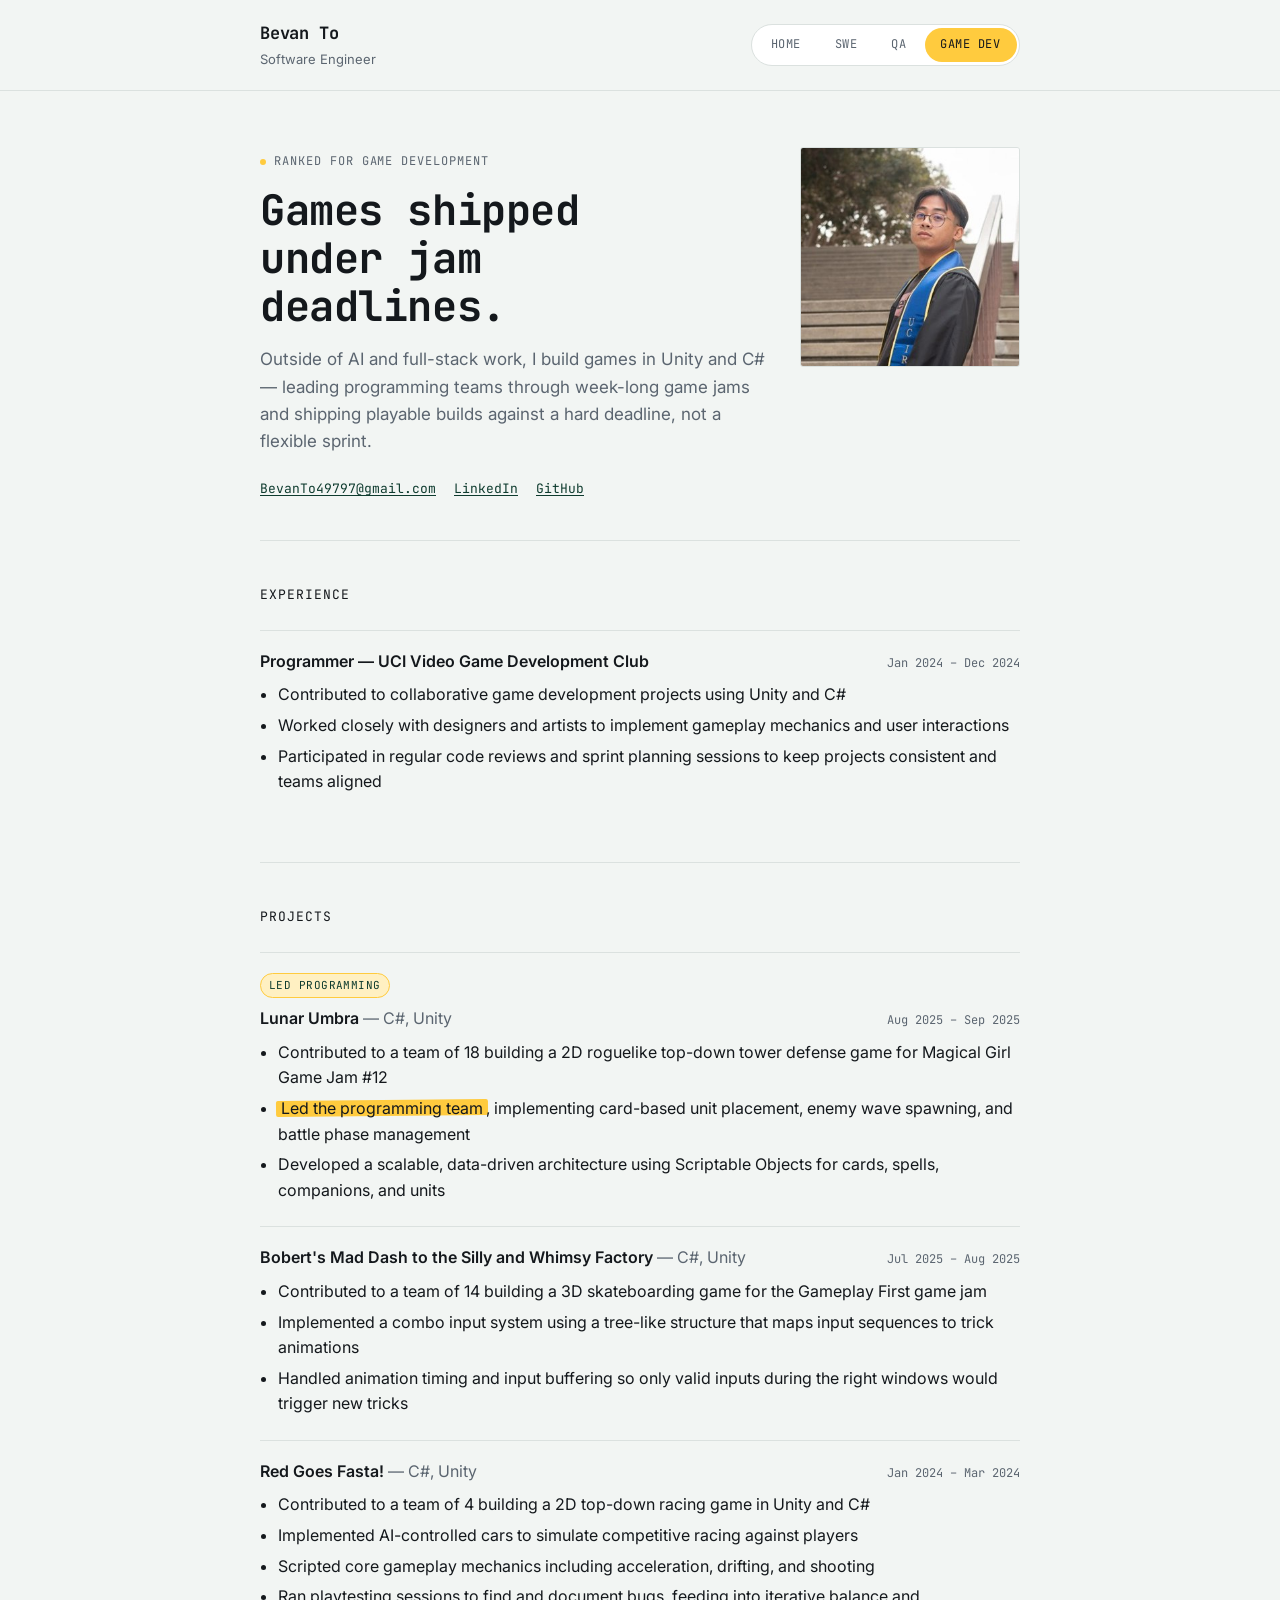
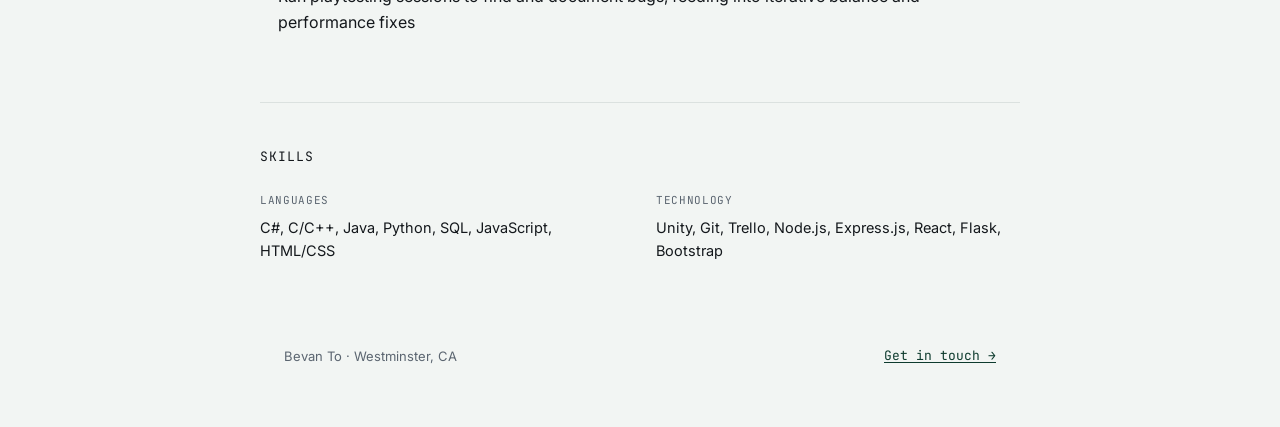
==== gamedev.html @ b3b75490 "Game dev + certificate" ====
<!DOCTYPE html>
<html lang="en">
<head>
<meta charset="UTF-8">
<meta name="viewport" content="width=device-width, initial-scale=1.0">
<title>Bevan To — Game Development</title>
<meta name="description" content="Bevan To's game development work — Unity/C# projects built and led during game jams, plus UCI Video Game Development Club.">
<link rel="preconnect" href="https://fonts.googleapis.com">
<link href="https://fonts.googleapis.com/css2?family=JetBrains+Mono:wght@400;600;700&family=Inter:wght@400;500;600&display=swap" rel="stylesheet">
<link rel="stylesheet" href="styles.css">
</head>
<body>

<header class="site">
  <div class="wrap header-inner">
    <div class="identity">
      <span class="name">Bevan To</span>
      <span class="role">Software Engineer</span>
    </div>
    <nav class="tabs" aria-label="Portfolio view">
      <span class="tab-indicator"></span>
      <a class="tab" href="index.html">Home</a>
      <a class="tab" href="swe.html">SWE</a>
      <a class="tab" href="qa.html">QA</a>
      <a class="tab active" href="gamedev.html">Game Dev</a>
    </nav>
  </div>
</header>

<main>
  <section class="hero wrap">
    <div class="hero-flex">
      <div>
        <span class="eyebrow"><span class="dot"></span>Ranked for Game Development</span>
        <h1>Games shipped under jam deadlines.</h1>
        <p class="lede">Outside of AI and full-stack work, I build games in Unity and C# — leading programming teams through week-long game jams and shipping playable builds against a hard deadline, not a flexible sprint.</p>
        <div class="hero-links">
          <a href="mailto:BevanTo49797@gmail.com">BevanTo49797@gmail.com</a>
          <a href="https://www.linkedin.com/in/bevan-to-076206245/" target="_blank" rel="noopener">LinkedIn</a>
          <a href="https://github.com/betovan1" target="_blank" rel="noopener">GitHub</a>
        </div>
      </div>
      <div class="hero-photo">
        <img src="photo.jpg" alt="Bevan To">
      </div>
    </div>
  </section>

  <section class="block wrap">
    <div class="block-head">
      <span class="block-title">Experience</span>
    </div>

    <div class="entry">
      <div class="entry-head">
        <span class="entry-title">Programmer — UCI Video Game Development Club</span>
        <span class="entry-dates">Jan 2024 – Dec 2024</span>
      </div>
      <ul>
        <li>Contributed to collaborative game development projects using Unity and C#</li>
        <li>Worked closely with designers and artists to implement gameplay mechanics and user interactions</li>
        <li>Participated in regular code reviews and sprint planning sessions to keep projects consistent and teams aligned</li>
      </ul>
    </div>
  </section>

  <section class="block wrap">
    <div class="block-head">
      <span class="block-title">Projects</span>
    </div>

    <div class="entry">
      <span class="rank-tag">Led programming</span>
      <div class="entry-head">
        <span class="entry-title">Lunar Umbra <span style="color: var(--muted); font-weight: 400;">— C#, Unity</span></span>
        <span class="entry-dates">Aug 2025 – Sep 2025</span>
      </div>
      <ul>
        <li>Contributed to a team of 18 building a 2D roguelike top-down tower defense game for Magical Girl Game Jam #12</li>
        <li><span class="mark">Led the programming team</span>, implementing card-based unit placement, enemy wave spawning, and battle phase management</li>
        <li>Developed a scalable, data-driven architecture using Scriptable Objects for cards, spells, companions, and units</li>
      </ul>
    </div>

    <div class="entry">
      <div class="entry-head">
        <span class="entry-title">Bobert's Mad Dash to the Silly and Whimsy Factory <span style="color: var(--muted); font-weight: 400;">— C#, Unity</span></span>
        <span class="entry-dates">Jul 2025 – Aug 2025</span>
      </div>
      <ul>
        <li>Contributed to a team of 14 building a 3D skateboarding game for the Gameplay First game jam</li>
        <li>Implemented a combo input system using a tree-like structure that maps input sequences to trick animations</li>
        <li>Handled animation timing and input buffering so only valid inputs during the right windows would trigger new tricks</li>
      </ul>
    </div>

    <div class="entry">
      <div class="entry-head">
        <span class="entry-title">Red Goes Fasta! <span style="color: var(--muted); font-weight: 400;">— C#, Unity</span></span>
        <span class="entry-dates">Jan 2024 – Mar 2024</span>
      </div>
      <ul>
        <li>Contributed to a team of 4 building a 2D top-down racing game in Unity and C#</li>
        <li>Implemented AI-controlled cars to simulate competitive racing against players</li>
        <li>Scripted core gameplay mechanics including acceleration, drifting, and shooting</li>
        <li>Ran playtesting sessions to find and document bugs, feeding into iterative balance and performance fixes</li>
      </ul>
    </div>
  </section>

  <section class="block wrap">
    <div class="block-head">
      <span class="block-title">Skills</span>
    </div>
    <div class="skills-grid">
      <div>
        <div class="skill-cat">Languages</div>
        <div class="skill-list">C#, C/C++, Java, Python, SQL, JavaScript, HTML/CSS</div>
      </div>
      <div>
        <div class="skill-cat">Technology</div>
        <div class="skill-list">Unity, Git, Trello, Node.js, Express.js, React, Flask, Bootstrap</div>
      </div>
    </div>
  </section>
</main>

<footer class="site">
  <div class="wrap foot-inner">
    <span>Bevan To · Westminster, CA</span>
    <a href="mailto:BevanTo49797@gmail.com">Get in touch →</a>
  </div>
</footer>

<script src="script.js"></script>
</body>
</html>
---- styles.css ----
/* ============================================================
   Bevan To — Portfolio
   Tokens
   ============================================================ */
:root {
  --bg: #F2F5F3;
  --bg-card: #FFFFFF;
  --ink: #14181C;
  --muted: #5B6570;
  --muted-2: #8A929B;
  --line: #DBE1DF;
  --line-strong: #14181C;
  --highlight: #FFCB3E;
  --highlight-soft: #FFF0C2;
  --accent: #0E3B2E;
  --radius: 3px;

  --font-display: 'JetBrains Mono', ui-monospace, 'SF Mono', Menlo, monospace;
  --font-body: 'Inter', -apple-system, BlinkMacSystemFont, 'Segoe UI', sans-serif;

  --container: 760px;
}

* { box-sizing: border-box; }
html { scroll-behavior: smooth; }

body {
  margin: 0;
  background: var(--bg);
  color: var(--ink);
  font-family: var(--font-body);
  font-size: 16px;
  line-height: 1.6;
  -webkit-font-smoothing: antialiased;
}

a {
  color: var(--accent);
  text-decoration-thickness: 1px;
  text-underline-offset: 2px;
}
a:hover { color: var(--ink); }

a:focus-visible,
button:focus-visible,
.tab:focus-visible {
  outline: 2px solid var(--accent);
  outline-offset: 3px;
  border-radius: 2px;
}

.wrap {
  max-width: var(--container);
  margin: 0 auto;
  padding: 0 24px;
}

/* ---------------- Header / Nav ---------------- */
header.site {
  border-bottom: 1px solid var(--line);
  background: var(--bg);
  position: sticky;
  top: 0;
  z-index: 20;
}

.header-inner {
  display: flex;
  align-items: center;
  justify-content: space-between;
  gap: 16px;
  padding: 20px 0;
  flex-wrap: wrap;
}

.identity {
  display: flex;
  flex-direction: column;
  gap: 2px;
}

.identity .name {
  font-family: var(--font-display);
  font-weight: 700;
  font-size: 17px;
  letter-spacing: -0.01em;
}

.identity .role {
  font-size: 13px;
  color: var(--muted);
}

nav.tabs {
  position: relative;
  display: inline-flex;
  gap: 2px;
  background: var(--bg-card);
  border: 1px solid var(--line);
  border-radius: 999px;
  padding: 3px;
}

.tab {
  position: relative;
  z-index: 2;
  font-family: var(--font-display);
  font-size: 12px;
  letter-spacing: 0.04em;
  text-transform: uppercase;
  text-decoration: none;
  color: var(--muted);
  padding: 7px 16px;
  border-radius: 999px;
  transition: color 0.2s ease;
}

.tab.active {
  color: var(--ink);
}

.tab-indicator {
  position: absolute;
  top: 3px;
  bottom: 3px;
  border-radius: 999px;
  background: var(--highlight);
  transition: left 0.35s cubic-bezier(.65,0,.35,1), width 0.35s cubic-bezier(.65,0,.35,1);
  z-index: 1;
}

@media (prefers-reduced-motion: reduce) {
  .tab-indicator { transition: none; }
  html { scroll-behavior: auto; }
}

/* ---------------- Hero ---------------- */
.hero {
  padding: 56px 0 40px;
  border-bottom: 1px solid var(--line);
}

.eyebrow {
  font-family: var(--font-display);
  font-size: 12px;
  letter-spacing: 0.08em;
  text-transform: uppercase;
  color: var(--muted);
  display: inline-flex;
  align-items: center;
  gap: 8px;
  margin-bottom: 14px;
}

.eyebrow .dot {
  width: 6px;
  height: 6px;
  border-radius: 50%;
  background: var(--highlight);
  display: inline-block;
}

.hero h1 {
  font-family: var(--font-display);
  font-size: clamp(28px, 5vw, 42px);
  line-height: 1.15;
  margin: 0 0 16px;
  letter-spacing: -0.01em;
  max-width: 14ch;
}

.hero p.lede {
  font-size: 17px;
  color: var(--muted);
  max-width: 52ch;
  margin: 0 0 24px;
}

.hero-links {
  display: flex;
  flex-wrap: wrap;
  gap: 18px;
  font-size: 14px;
}

.hero-links a {
  font-family: var(--font-display);
  font-size: 13px;
}

/* ---------------- Sections ---------------- */
section.block {
  padding: 44px 0;
  border-bottom: 1px solid var(--line);
}

section.block:last-of-type { border-bottom: none; }

.block-head {
  display: flex;
  align-items: baseline;
  justify-content: space-between;
  margin-bottom: 24px;
}

.block-title {
  font-family: var(--font-display);
  font-size: 13px;
  letter-spacing: 0.08em;
  text-transform: uppercase;
  color: var(--ink);
}

.block-note {
  font-size: 13px;
  color: var(--muted-2);
  font-style: italic;
}

/* ---------------- Entries (experience/projects) ---------------- */
.entry {
  padding: 18px 0;
  border-top: 1px solid var(--line);
}
.entry:first-child { border-top: none; padding-top: 0; }

.entry-head {
  display: flex;
  justify-content: space-between;
  align-items: baseline;
  gap: 12px;
  flex-wrap: wrap;
  margin-bottom: 6px;
}

.entry-title {
  font-weight: 600;
  font-size: 16px;
}

.entry-title a { color: var(--ink); }

.entry-dates {
  font-family: var(--font-display);
  font-size: 12px;
  color: var(--muted);
  white-space: nowrap;
}

.entry ul {
  margin: 8px 0 0;
  padding-left: 18px;
}

.entry li {
  margin-bottom: 5px;
  color: var(--ink);
}

.entry li.muted-line { color: var(--muted); }

/* Relevance mark — the signature element.
   Applied to whichever entries are top-ranked for the active lens. */
.mark {
  position: relative;
  padding: 0 3px;
  white-space: nowrap;
}
.mark::before {
  content: "";
  position: absolute;
  left: -2px;
  right: -2px;
  bottom: 2px;
  top: 2px;
  background: var(--highlight);
  transform: rotate(-0.6deg);
  z-index: -1;
  border-radius: 2px;
}

.rank-tag {
  display: inline-flex;
  align-items: center;
  gap: 6px;
  font-family: var(--font-display);
  font-size: 11px;
  letter-spacing: 0.04em;
  text-transform: uppercase;
  color: var(--accent);
  background: var(--highlight-soft);
  border: 1px solid var(--highlight);
  padding: 3px 8px;
  border-radius: 999px;
  margin-bottom: 8px;
}

/* ---------------- Skills ---------------- */
.skills-grid {
  display: grid;
  grid-template-columns: 1fr 1fr;
  gap: 18px 32px;
}

@media (max-width: 560px) {
  .skills-grid { grid-template-columns: 1fr; }
}

.skill-cat {
  font-family: var(--font-display);
  font-size: 11px;
  letter-spacing: 0.06em;
  text-transform: uppercase;
  color: var(--muted);
  margin-bottom: 6px;
}

.skill-list { font-size: 14.5px; }

/* ---------------- Footer ---------------- */
footer.site {
  padding: 40px 0 60px;
}

footer.site .foot-inner {
  display: flex;
  justify-content: space-between;
  align-items: center;
  flex-wrap: wrap;
  gap: 12px;
  font-size: 13px;
  color: var(--muted);
}

footer.site a { font-family: var(--font-display); font-size: 13px; }

/* ---------------- Certificate image ---------------- */
.cert-image-wrap {
  margin-top: 14px;
  border: 1px solid var(--line);
  border-radius: var(--radius);
  overflow: hidden;
  background: var(--bg-card);
}

.cert-image-wrap img {
  width: 100%;
  height: auto;
  display: block;
}

.cert-image-wrap a {
  display: block;
  line-height: 0;
}

/* ---------------- Architecture diagrams ---------------- */
.diagram-wrap {
  margin-top: 14px;
  border: 1px solid var(--line);
  border-radius: var(--radius);
  background: var(--bg-card);
  padding: 18px 18px 14px;
  overflow-x: auto;
  -webkit-overflow-scrolling: touch;
}

.diagram-label {
  font-family: var(--font-display);
  font-size: 10.5px;
  letter-spacing: 0.08em;
  text-transform: uppercase;
  color: var(--muted-2);
  margin-bottom: 10px;
}

.diagram-wrap svg {
  width: 100%;
  height: auto;
  display: block;
}

@media (max-width: 640px) {
  .diagram-wrap svg {
    width: 600px;
    max-width: none;
  }
}

.dg-box {
  fill: var(--bg);
  stroke: var(--line-strong);
  stroke-width: 1.2;
}

.dg-box.dg-key {
  fill: var(--highlight-soft);
  stroke: var(--highlight);
  stroke-width: 1.4;
}

.dg-label {
  font-family: var(--font-display);
  font-size: 11px;
  fill: var(--ink);
}

.dg-sub {
  font-family: var(--font-body);
  font-size: 9.5px;
  fill: var(--muted);
}

.dg-arrow {
  stroke: var(--muted-2);
  stroke-width: 1.3;
  fill: none;
  marker-end: url(#arrowhead);
}

.dg-arrow-label {
  font-family: var(--font-display);
  font-size: 9px;
  fill: var(--muted-2);
}

/* ---------------- Profile photo ---------------- */
.hero-flex {
  display: flex;
  align-items: flex-start;
  gap: 32px;
  justify-content: space-between;
}

.hero-photo {
  flex-shrink: 0;
  width: 220px;
  height: 220px;
  border-radius: var(--radius);
  border: 1px solid var(--line);
  overflow: hidden;
  background: var(--bg-card);
}

.hero-photo img {
  width: 100%;
  height: 100%;
  object-fit: cover;
  display: block;
}

.hero-photo.placeholder {
  display: flex;
  align-items: center;
  justify-content: center;
  font-family: var(--font-display);
  font-size: 10px;
  color: var(--muted-2);
  text-align: center;
  padding: 8px;
  line-height: 1.4;
}

@media (max-width: 640px) {
  .hero-flex { flex-direction: column-reverse; gap: 20px; }
  .hero-photo { width: 100%; height: auto; aspect-ratio: 1 / 1; max-width: 280px; }
}
.role-cards {
  display: grid;
  grid-template-columns: 1fr 1fr;
  gap: 16px;
}

.role-cards-3 {
  grid-template-columns: 1fr 1fr 1fr;
}

@media (max-width: 720px) {
  .role-cards-3 { grid-template-columns: 1fr 1fr; }
}

@media (max-width: 560px) {
  .role-cards { grid-template-columns: 1fr; }
}

.role-card {
  border: 1px solid var(--line);
  border-radius: var(--radius);
  padding: 22px;
  background: var(--bg-card);
  text-decoration: none;
  color: var(--ink);
  display: block;
  transition: border-color 0.2s ease, transform 0.2s ease;
}

.role-card:hover {
  border-color: var(--ink);
  transform: translateY(-2px);
}

.role-card .rc-label {
  font-family: var(--font-display);
  font-size: 11px;
  letter-spacing: 0.06em;
  text-transform: uppercase;
  color: var(--muted);
  margin-bottom: 8px;
}

.role-card .rc-title {
  font-family: var(--font-display);
  font-size: 18px;
  font-weight: 700;
  margin-bottom: 8px;
}

.role-card .rc-desc {
  font-size: 14px;
  color: var(--muted);
}

.role-card .rc-arrow {
  margin-top: 14px;
  font-family: var(--font-display);
  font-size: 13px;
  color: var(--accent);
}
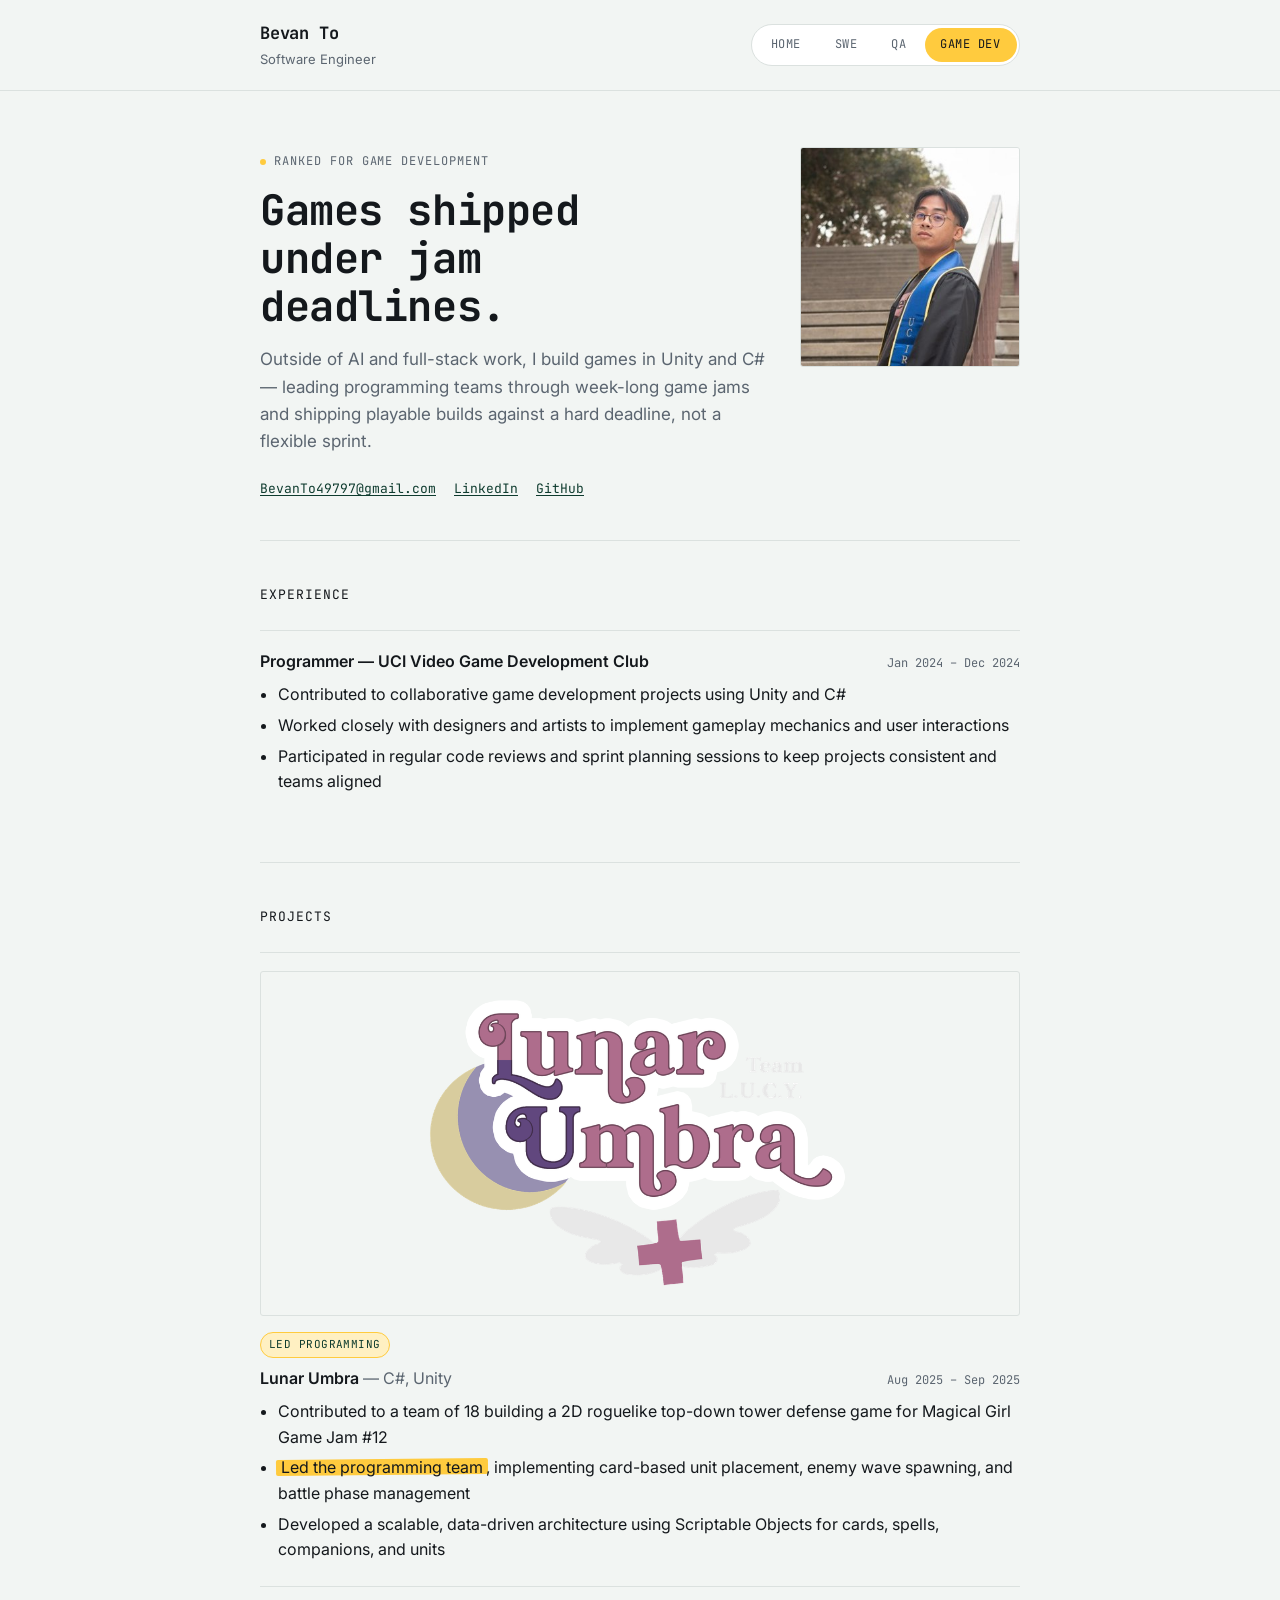
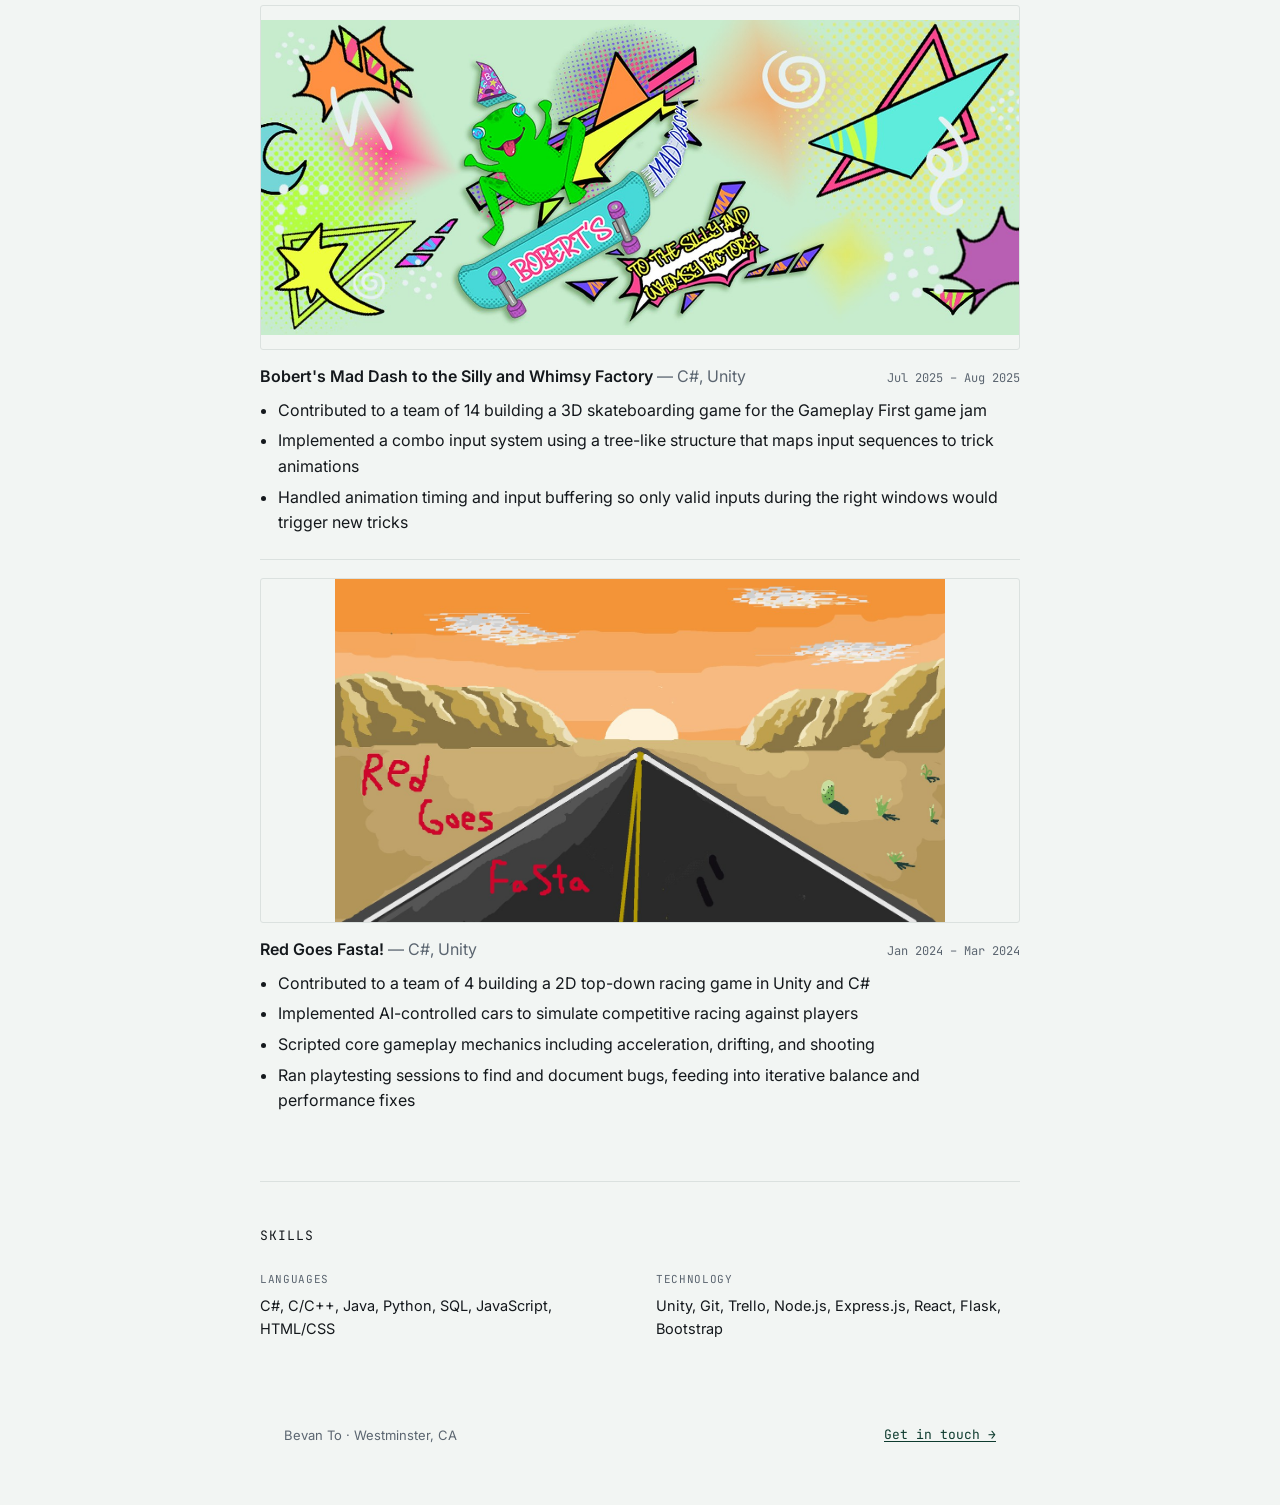
==== commit 706cc373: "Game Dev page updates + rewording" ====
--- a/gamedev.html
+++ b/gamedev.html
@@ -70,6 +70,9 @@
     </div>
 
     <div class="entry">
+      <a class="game-cover" href="https://6oymilk.itch.io/lunar-umbra" target="_blank" rel="noopener" aria-label="View Lunar Umbra on itch.io">
+        <img src="cover-lunarumbra.png" alt="Lunar Umbra logo with a crescent moon and 'Team L.U.C.Y.' credit">
+      </a>
       <span class="rank-tag">Led programming</span>
       <div class="entry-head">
         <span class="entry-title">Lunar Umbra <span style="color: var(--muted); font-weight: 400;">— C#, Unity</span></span>
@@ -83,6 +86,9 @@
     </div>
 
     <div class="entry">
+      <a class="game-cover" href="https://frenchfrys.itch.io/boberts-mad-dash-to-the-silly-and-whimsy-factory" target="_blank" rel="noopener" aria-label="View Bobert's Mad Dash to the Silly and Whimsy Factory on itch.io">
+        <img src="cover-bobert.jpg" alt="Bobert's Mad Dash to the Silly and Whimsy Factory key art — a cartoon frog on a skateboard against a colorful retro pattern">
+      </a>
       <div class="entry-head">
         <span class="entry-title">Bobert's Mad Dash to the Silly and Whimsy Factory <span style="color: var(--muted); font-weight: 400;">— C#, Unity</span></span>
         <span class="entry-dates">Jul 2025 – Aug 2025</span>
@@ -95,6 +101,9 @@
     </div>
 
     <div class="entry">
+      <a class="game-cover" href="https://frenchfrys.itch.io/red-goes-fasta" target="_blank" rel="noopener" aria-label="View Red Goes Fasta! on itch.io">
+        <img src="cover-redgoesfasta.jpg" alt="Red Goes Fasta! key art — a desert road at sunset with the game title in hand-drawn red lettering">
+      </a>
       <div class="entry-head">
         <span class="entry-title">Red Goes Fasta! <span style="color: var(--muted); font-weight: 400;">— C#, Unity</span></span>
         <span class="entry-dates">Jan 2024 – Mar 2024</span>
--- a/styles.css
+++ b/styles.css
@@ -334,6 +334,29 @@
 
 footer.site a { font-family: var(--font-display); font-size: 13px; }
 
+/* ---------------- Game cover images ---------------- */
+.game-cover {
+  display: flex;
+  align-items: center;
+  justify-content: center;
+  aspect-ratio: 2.2 / 1;
+  background: var(--bg);
+  border: 1px solid var(--line);
+  border-radius: var(--radius);
+  overflow: hidden;
+  margin-bottom: 14px;
+  transition: border-color 0.2s ease;
+}
+
+.game-cover:hover { border-color: var(--ink); }
+
+.game-cover img {
+  max-width: 100%;
+  max-height: 100%;
+  object-fit: contain;
+  display: block;
+}
+
 /* ---------------- Certificate image ---------------- */
 .cert-image-wrap {
   margin-top: 14px;
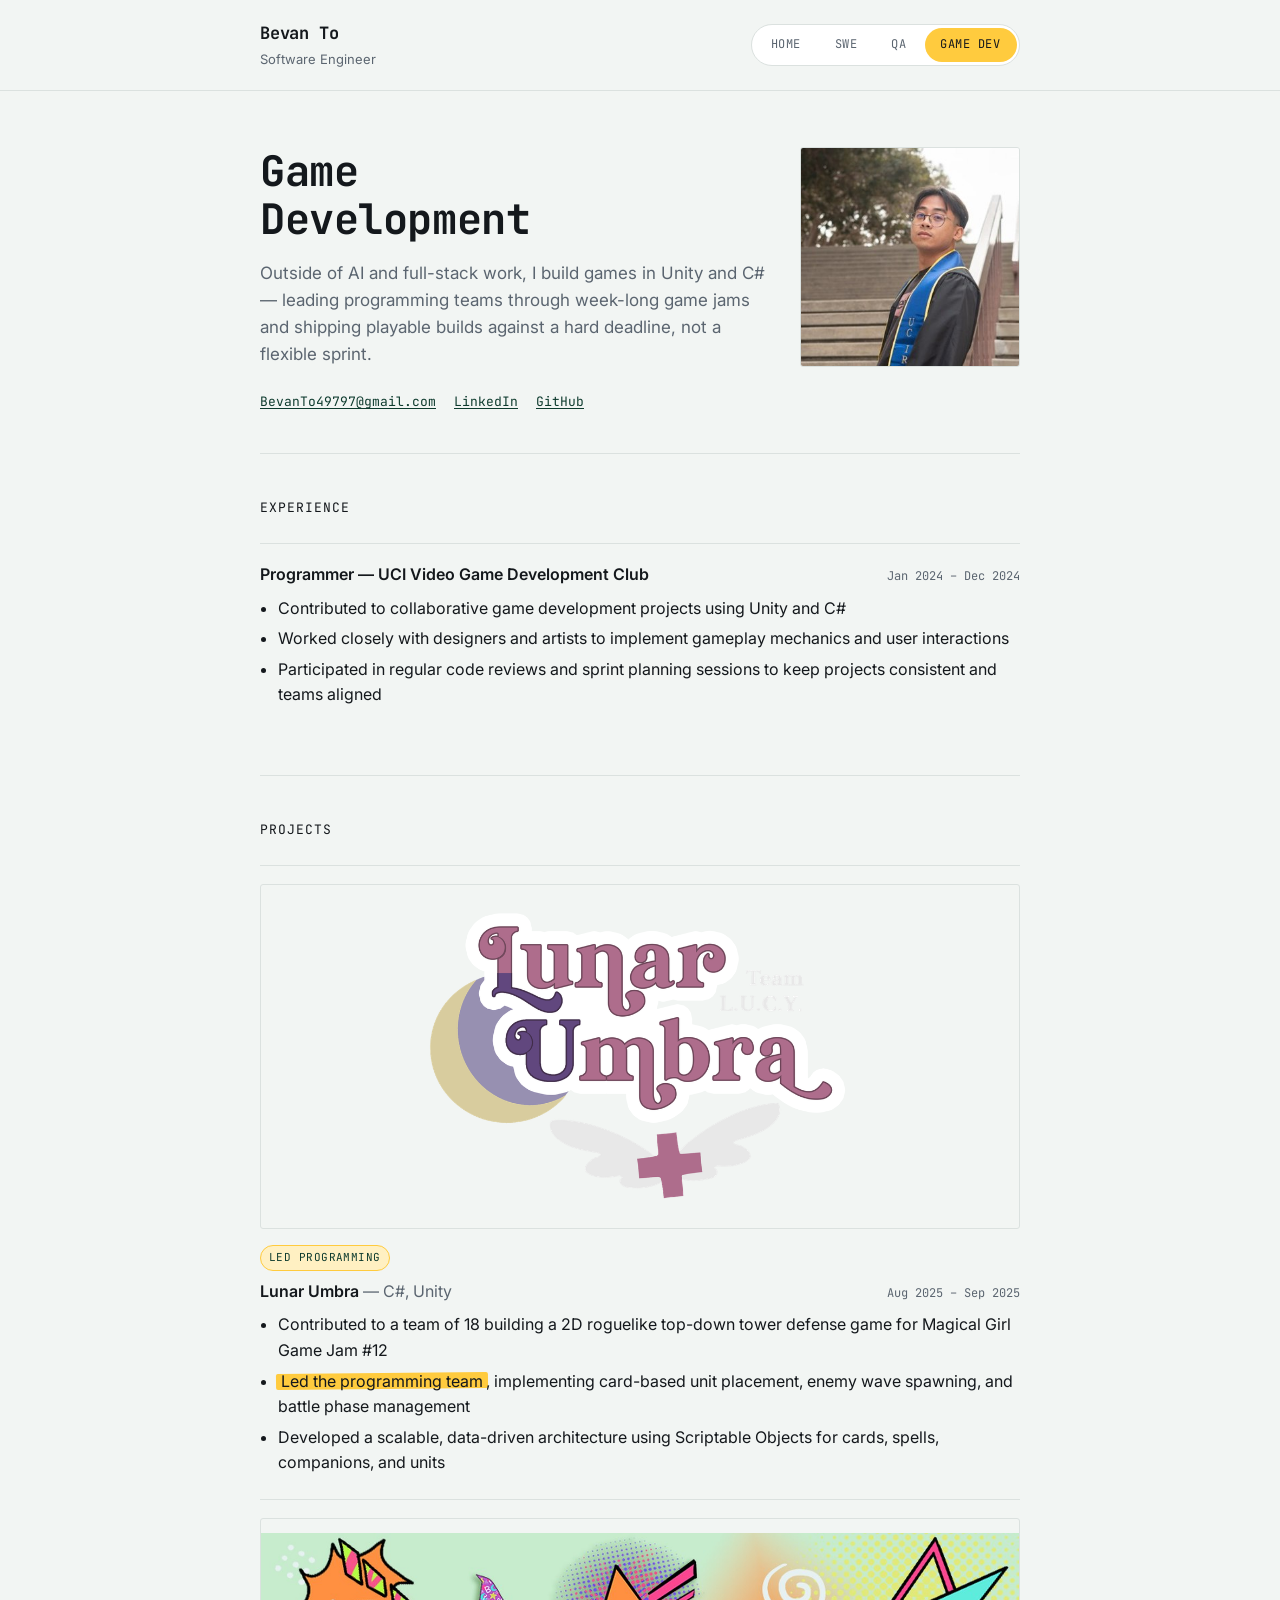
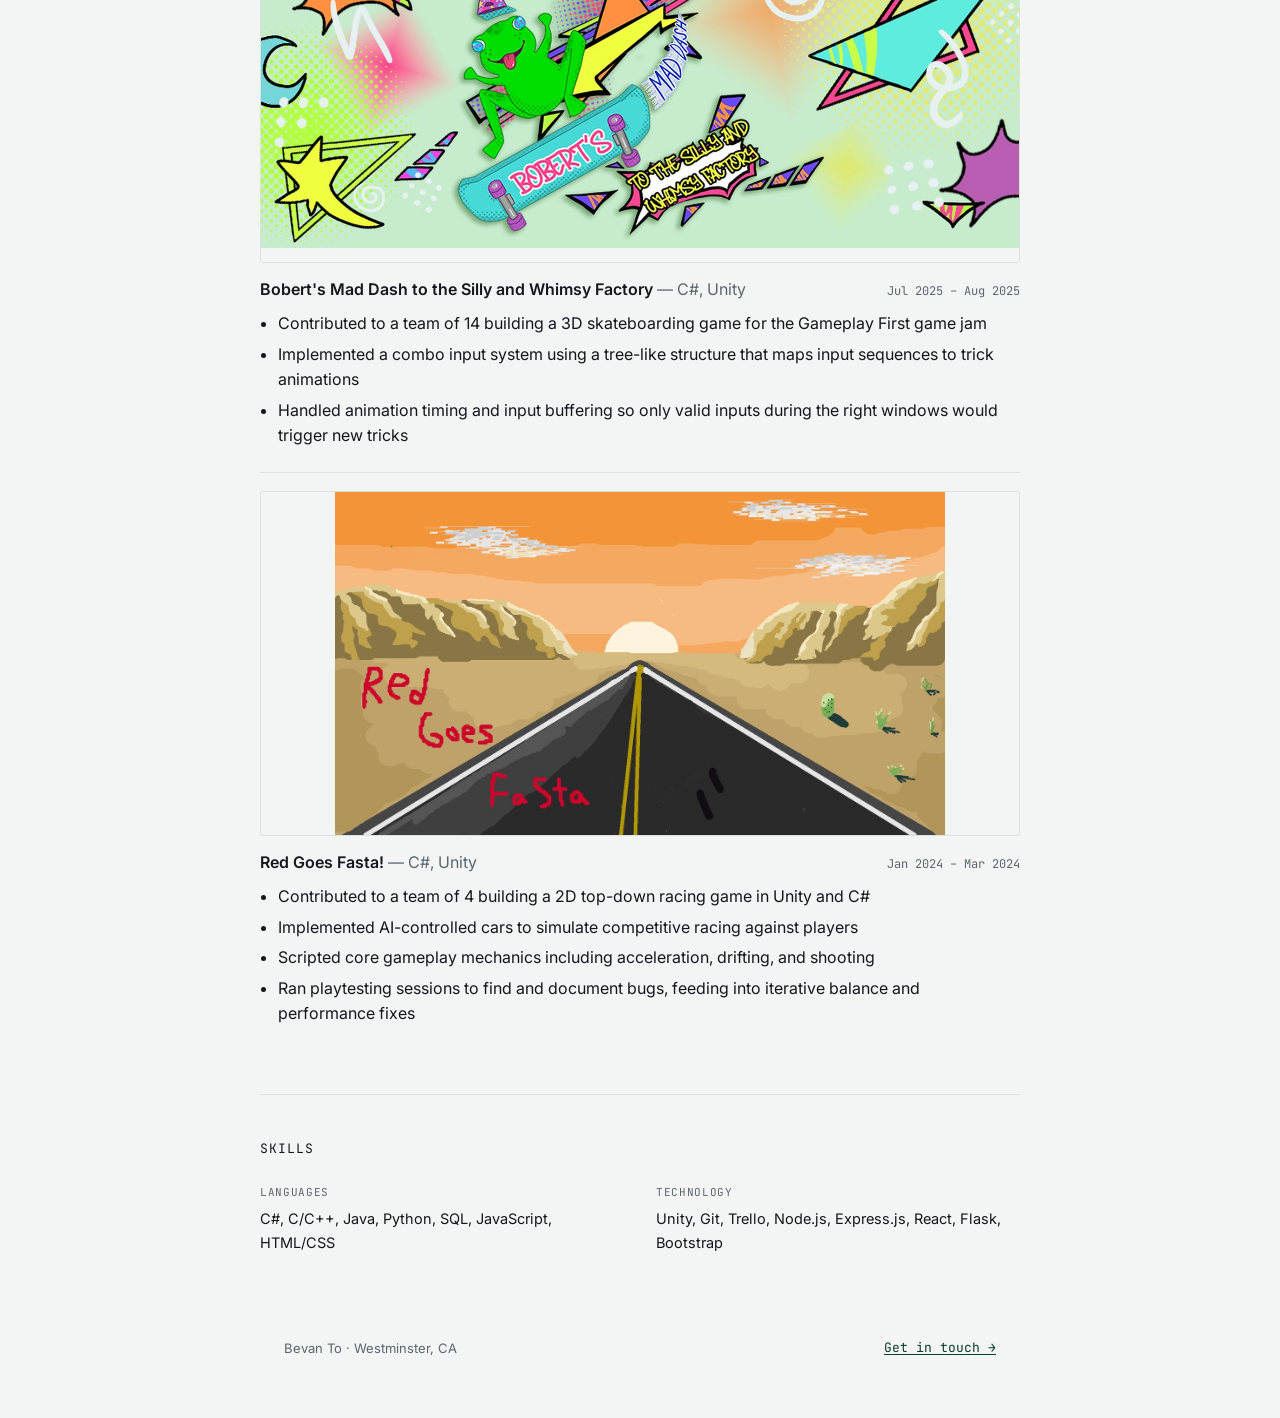
==== commit 13566ee0: "Changed title" ====
--- a/gamedev.html
+++ b/gamedev.html
@@ -31,8 +31,7 @@
   <section class="hero wrap">
     <div class="hero-flex">
       <div>
-        <span class="eyebrow"><span class="dot"></span>Ranked for Game Development</span>
-        <h1>Games shipped under jam deadlines.</h1>
+        <h1>Game Development</h1>
         <p class="lede">Outside of AI and full-stack work, I build games in Unity and C# — leading programming teams through week-long game jams and shipping playable builds against a hard deadline, not a flexible sprint.</p>
         <div class="hero-links">
           <a href="mailto:BevanTo49797@gmail.com">BevanTo49797@gmail.com</a>
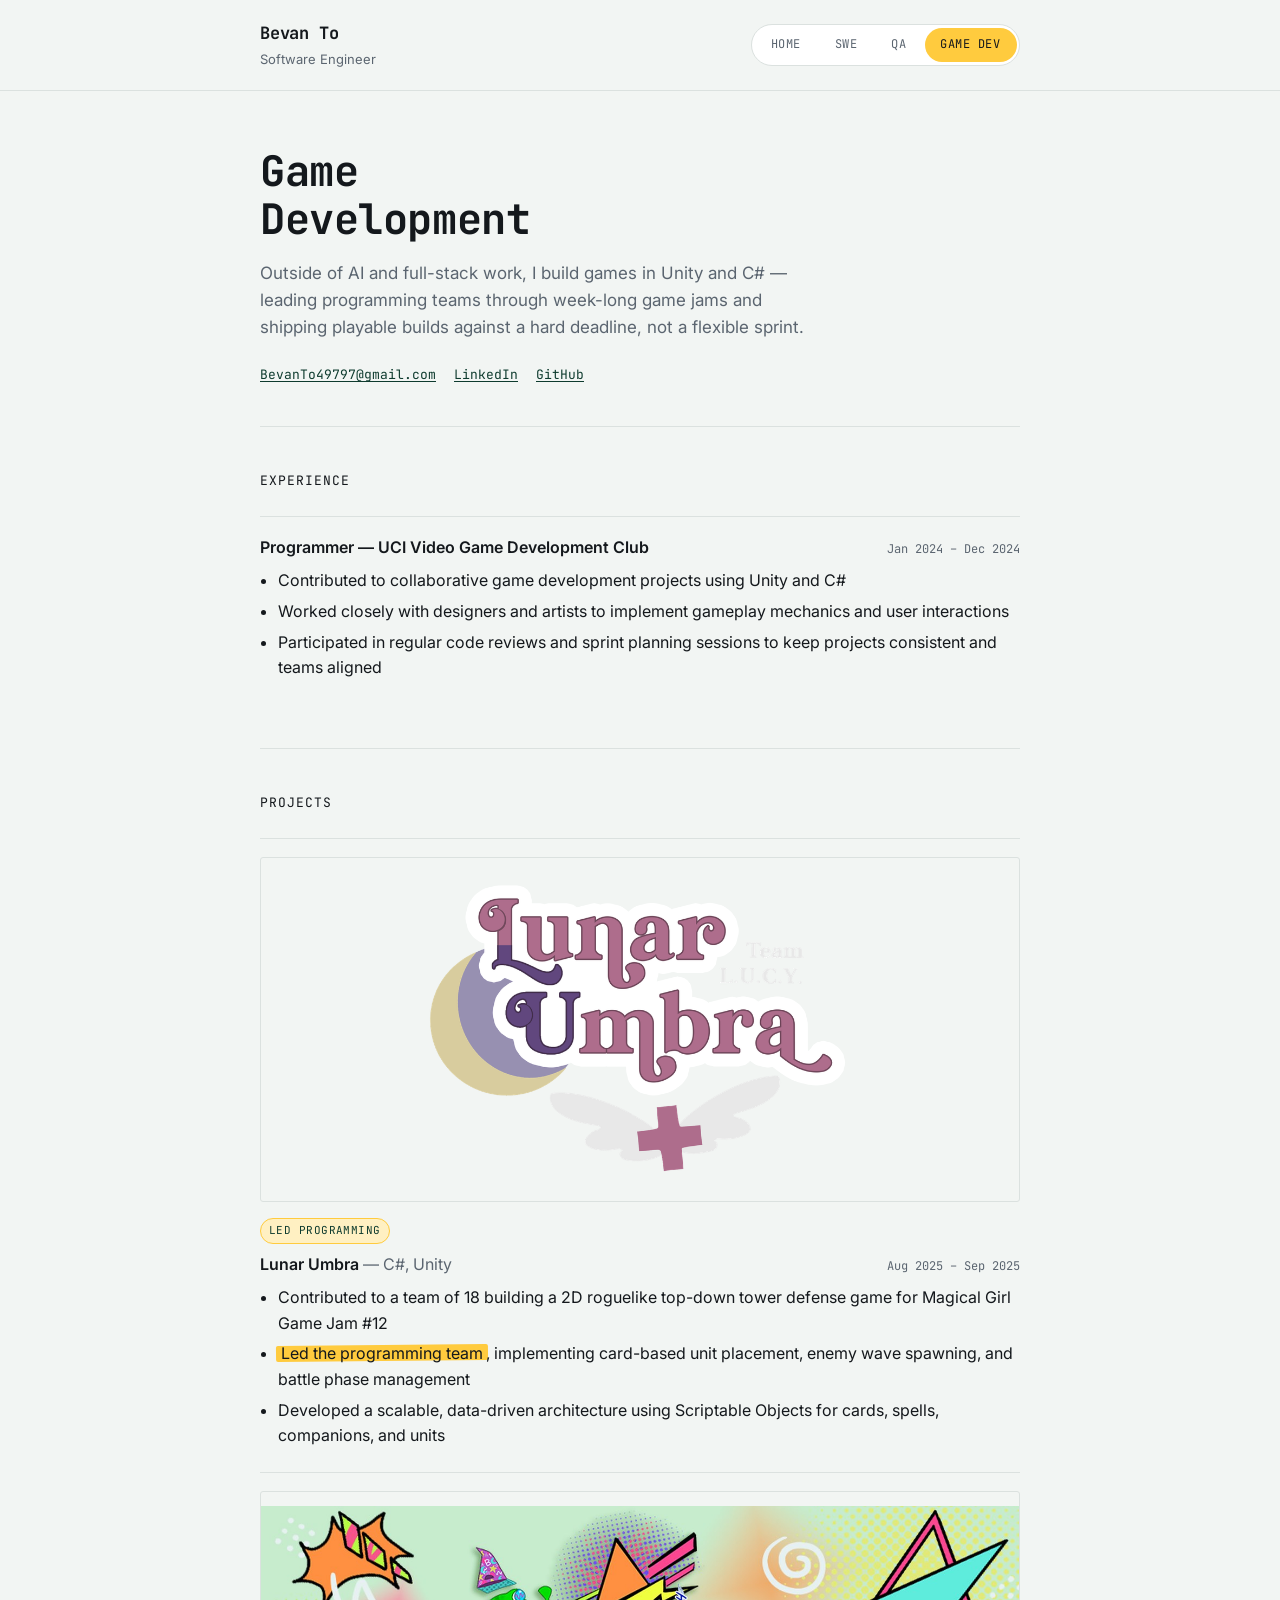
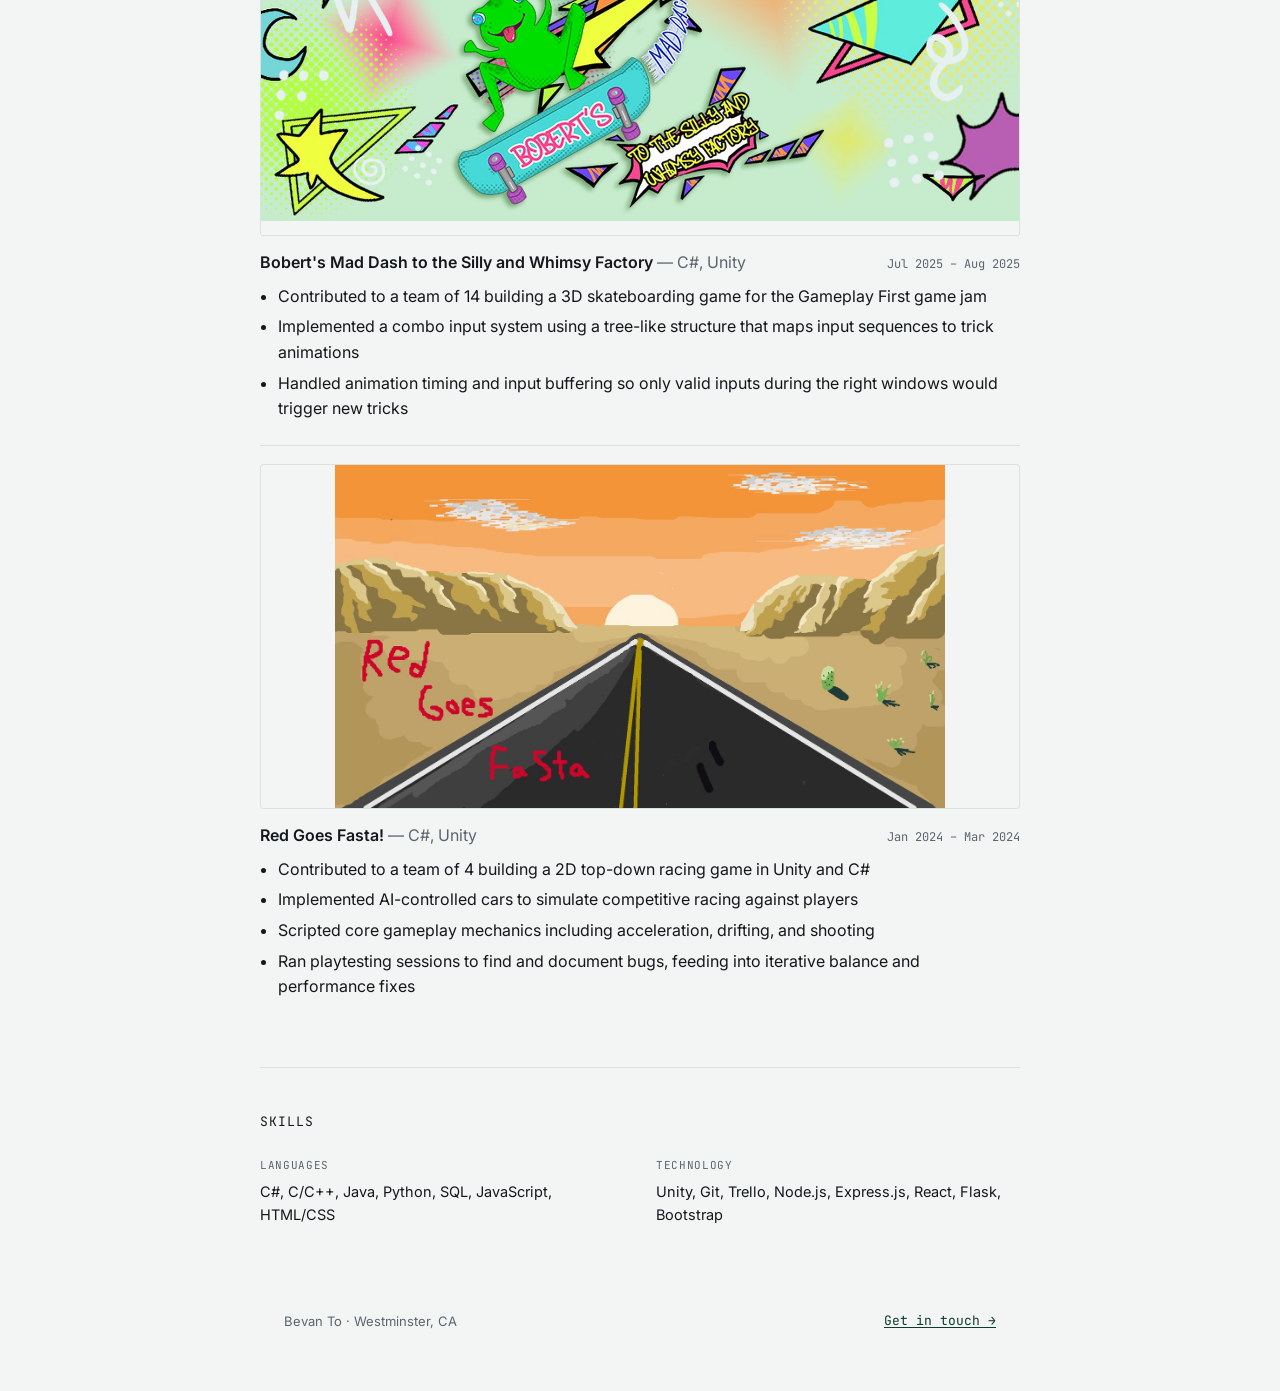
==== commit 548fc8dc: "Remove portrait from gamedev.html" ====
--- a/gamedev.html
+++ b/gamedev.html
@@ -29,19 +29,12 @@
 
 <main>
   <section class="hero wrap">
-    <div class="hero-flex">
-      <div>
-        <h1>Game Development</h1>
-        <p class="lede">Outside of AI and full-stack work, I build games in Unity and C# — leading programming teams through week-long game jams and shipping playable builds against a hard deadline, not a flexible sprint.</p>
-        <div class="hero-links">
-          <a href="mailto:BevanTo49797@gmail.com">BevanTo49797@gmail.com</a>
-          <a href="https://www.linkedin.com/in/bevan-to-076206245/" target="_blank" rel="noopener">LinkedIn</a>
-          <a href="https://github.com/betovan1" target="_blank" rel="noopener">GitHub</a>
-        </div>
-      </div>
-      <div class="hero-photo">
-        <img src="photo.jpg" alt="Bevan To">
-      </div>
+    <h1>Game Development</h1>
+    <p class="lede">Outside of AI and full-stack work, I build games in Unity and C# — leading programming teams through week-long game jams and shipping playable builds against a hard deadline, not a flexible sprint.</p>
+    <div class="hero-links">
+      <a href="mailto:BevanTo49797@gmail.com">BevanTo49797@gmail.com</a>
+      <a href="https://www.linkedin.com/in/bevan-to-076206245/" target="_blank" rel="noopener">LinkedIn</a>
+      <a href="https://github.com/betovan1" target="_blank" rel="noopener">GitHub</a>
     </div>
   </section>
 
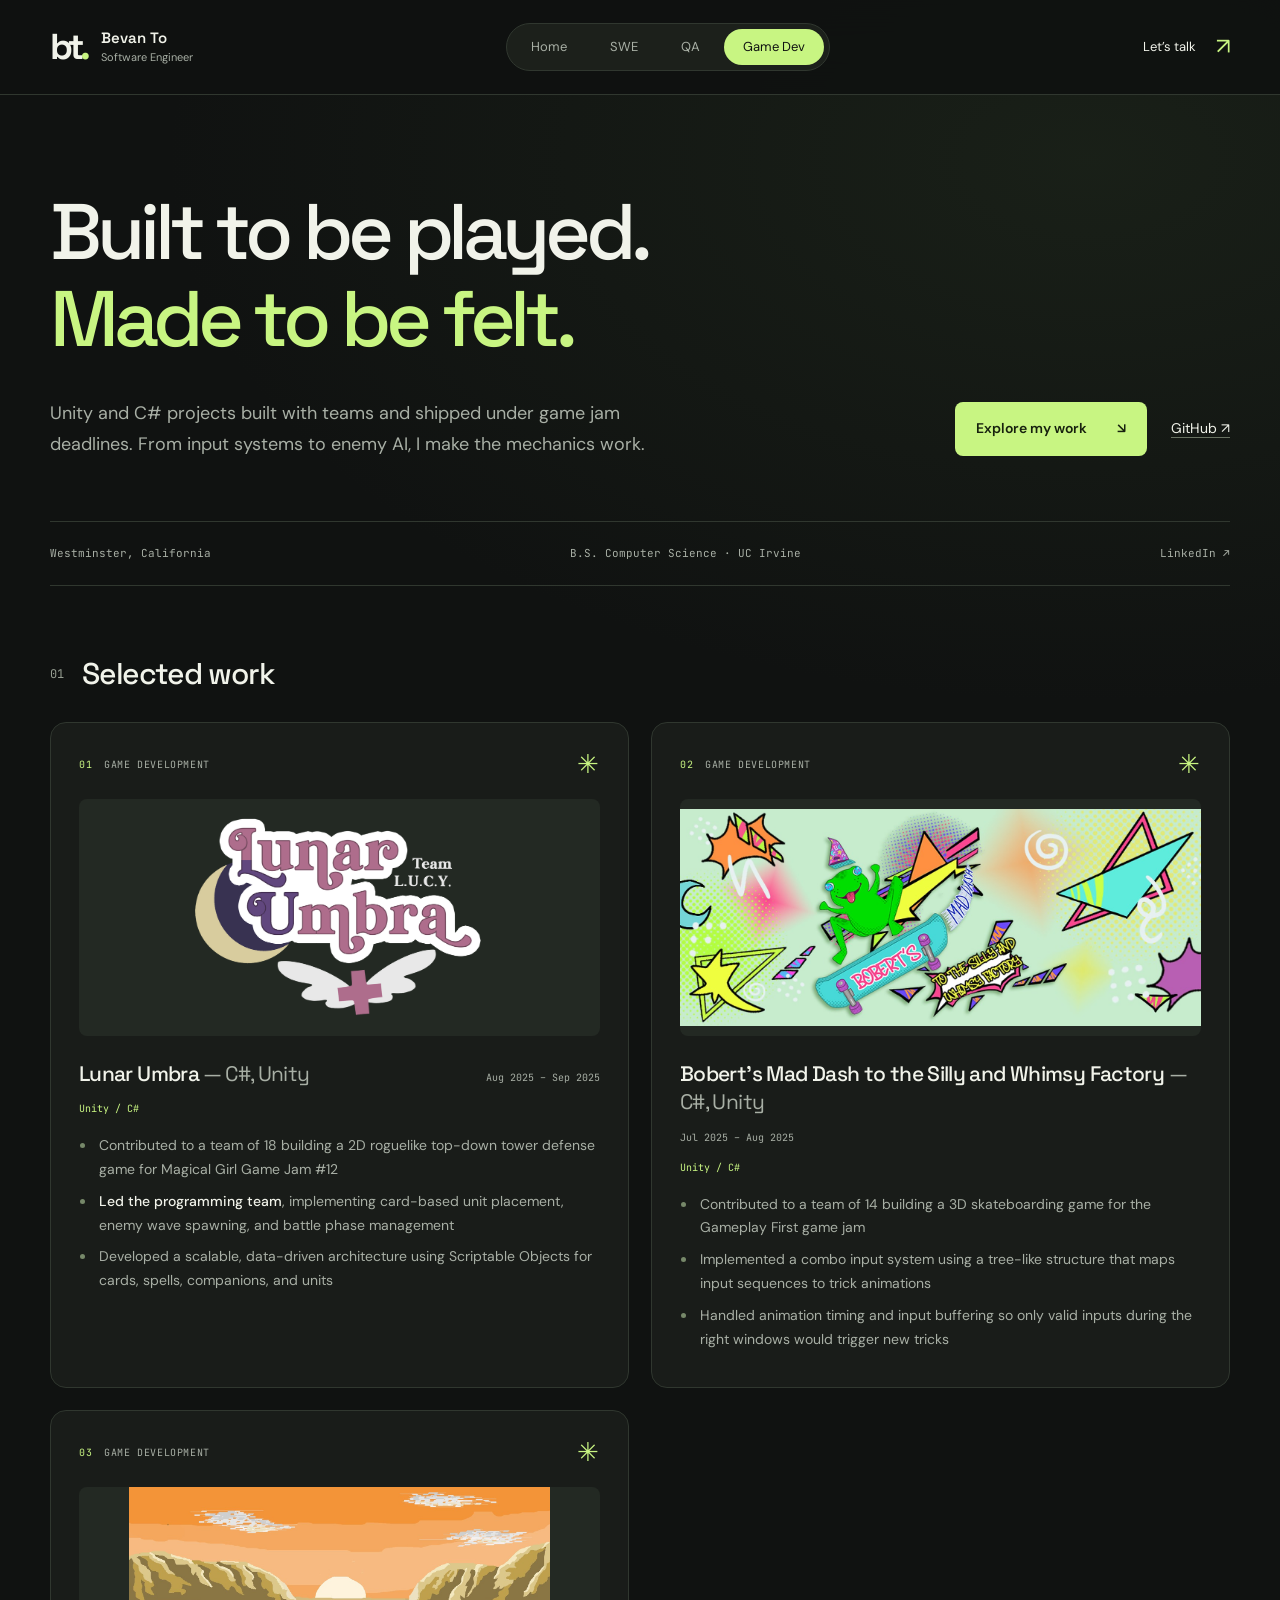
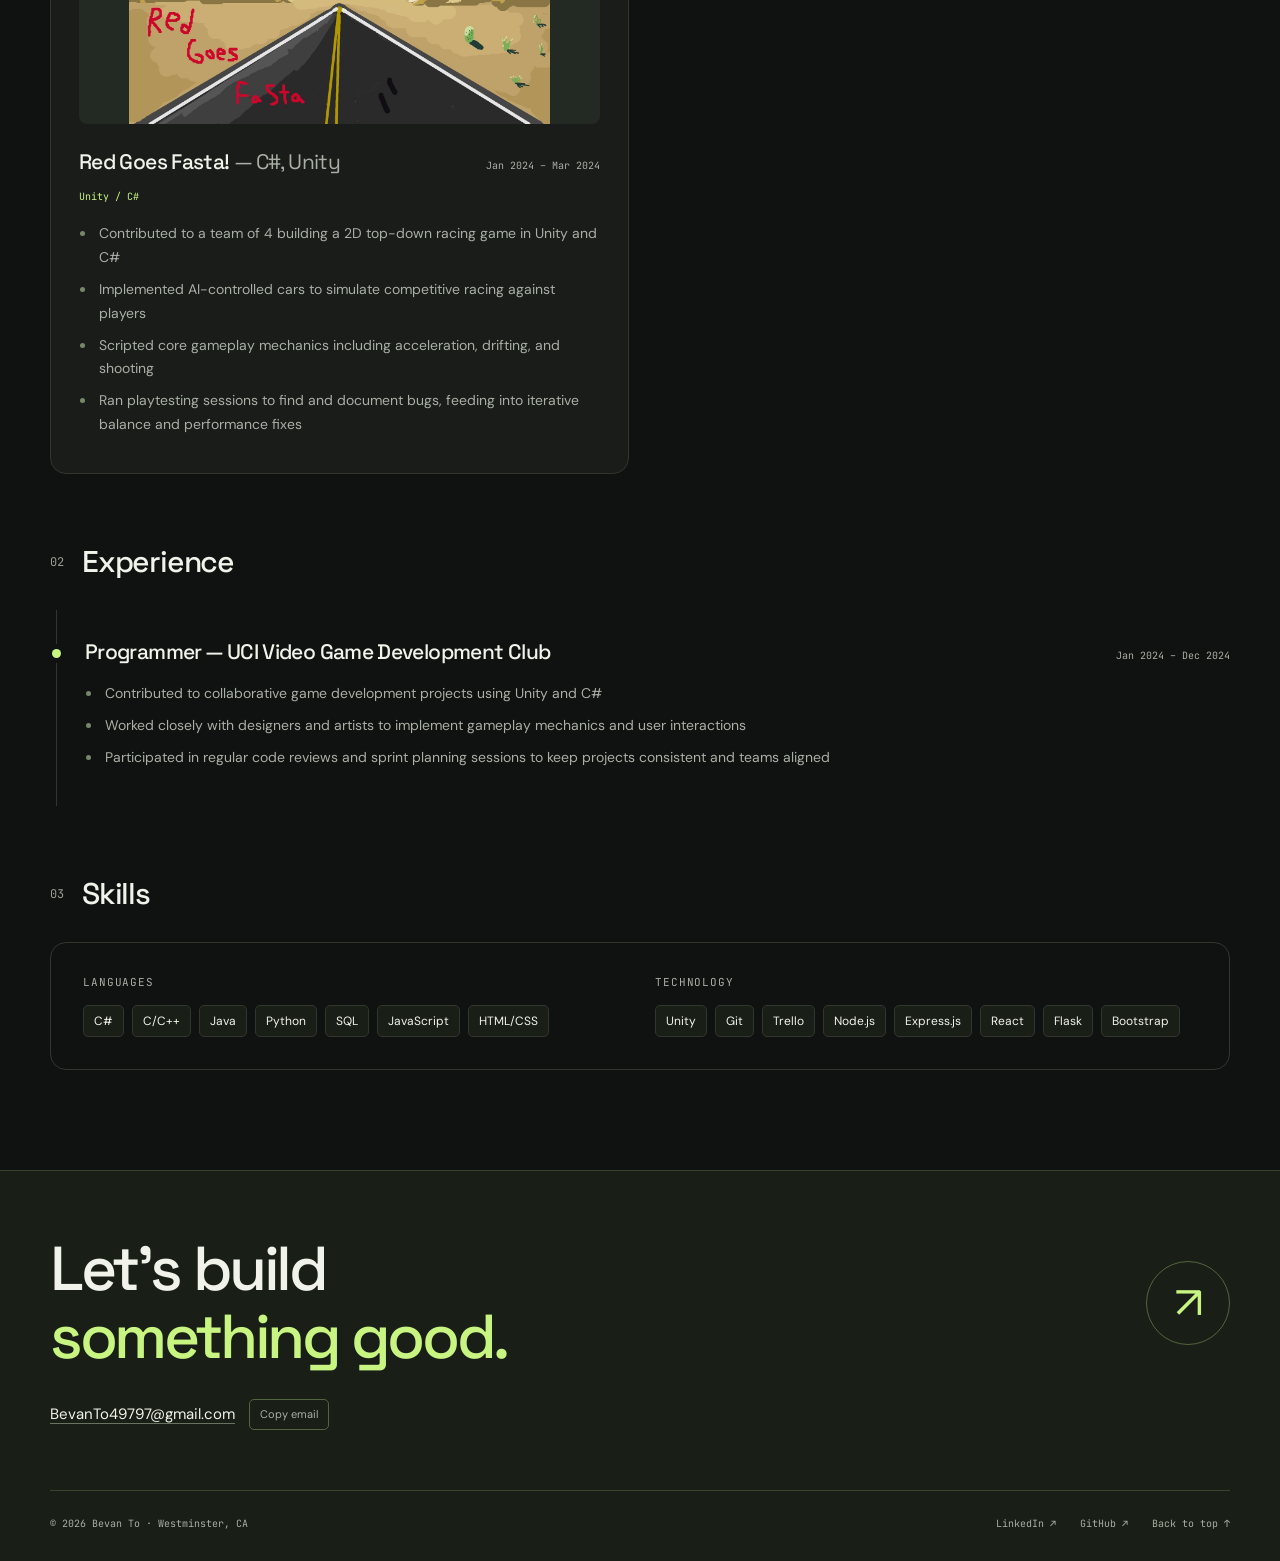
==== commit 898bcc08: "Revamp portfolio with dark design and interactive project showcase" ====
--- a/gamedev.html
+++ b/gamedev.html
@@ -1,138 +1,126 @@
-<!DOCTYPE html>
-<html lang="en">
-<head>
-<meta charset="UTF-8">
-<meta name="viewport" content="width=device-width, initial-scale=1.0">
-<title>Bevan To — Game Development</title>
-<meta name="description" content="Bevan To's game development work — Unity/C# projects built and led during game jams, plus UCI Video Game Development Club.">
-<link rel="preconnect" href="https://fonts.googleapis.com">
-<link href="https://fonts.googleapis.com/css2?family=JetBrains+Mono:wght@400;600;700&family=Inter:wght@400;500;600&display=swap" rel="stylesheet">
-<link rel="stylesheet" href="styles.css">
-</head>
-<body>
-
-<header class="site">
-  <div class="wrap header-inner">
-    <div class="identity">
-      <span class="name">Bevan To</span>
-      <span class="role">Software Engineer</span>
-    </div>
-    <nav class="tabs" aria-label="Portfolio view">
-      <span class="tab-indicator"></span>
-      <a class="tab" href="index.html">Home</a>
-      <a class="tab" href="swe.html">SWE</a>
-      <a class="tab" href="qa.html">QA</a>
-      <a class="tab active" href="gamedev.html">Game Dev</a>
-    </nav>
-  </div>
-</header>
-
-<main>
-  <section class="hero wrap">
-    <h1>Game Development</h1>
-    <p class="lede">Outside of AI and full-stack work, I build games in Unity and C# — leading programming teams through week-long game jams and shipping playable builds against a hard deadline, not a flexible sprint.</p>
-    <div class="hero-links">
-      <a href="mailto:BevanTo49797@gmail.com">BevanTo49797@gmail.com</a>
-      <a href="https://www.linkedin.com/in/bevan-to-076206245/" target="_blank" rel="noopener">LinkedIn</a>
-      <a href="https://github.com/betovan1" target="_blank" rel="noopener">GitHub</a>
-    </div>
-  </section>
-
-  <section class="block wrap">
-    <div class="block-head">
-      <span class="block-title">Experience</span>
-    </div>
-
-    <div class="entry">
-      <div class="entry-head">
-        <span class="entry-title">Programmer — UCI Video Game Development Club</span>
-        <span class="entry-dates">Jan 2024 – Dec 2024</span>
-      </div>
-      <ul>
-        <li>Contributed to collaborative game development projects using Unity and C#</li>
-        <li>Worked closely with designers and artists to implement gameplay mechanics and user interactions</li>
-        <li>Participated in regular code reviews and sprint planning sessions to keep projects consistent and teams aligned</li>
-      </ul>
-    </div>
-  </section>
-
-  <section class="block wrap">
-    <div class="block-head">
-      <span class="block-title">Projects</span>
-    </div>
-
-    <div class="entry">
-      <a class="game-cover" href="https://6oymilk.itch.io/lunar-umbra" target="_blank" rel="noopener" aria-label="View Lunar Umbra on itch.io">
-        <img src="cover-lunarumbra.png" alt="Lunar Umbra logo with a crescent moon and 'Team L.U.C.Y.' credit">
-      </a>
-      <span class="rank-tag">Led programming</span>
-      <div class="entry-head">
-        <span class="entry-title">Lunar Umbra <span style="color: var(--muted); font-weight: 400;">— C#, Unity</span></span>
-        <span class="entry-dates">Aug 2025 – Sep 2025</span>
-      </div>
-      <ul>
-        <li>Contributed to a team of 18 building a 2D roguelike top-down tower defense game for Magical Girl Game Jam #12</li>
-        <li><span class="mark">Led the programming team</span>, implementing card-based unit placement, enemy wave spawning, and battle phase management</li>
-        <li>Developed a scalable, data-driven architecture using Scriptable Objects for cards, spells, companions, and units</li>
-      </ul>
-    </div>
-
-    <div class="entry">
-      <a class="game-cover" href="https://frenchfrys.itch.io/boberts-mad-dash-to-the-silly-and-whimsy-factory" target="_blank" rel="noopener" aria-label="View Bobert's Mad Dash to the Silly and Whimsy Factory on itch.io">
-        <img src="cover-bobert.jpg" alt="Bobert's Mad Dash to the Silly and Whimsy Factory key art — a cartoon frog on a skateboard against a colorful retro pattern">
-      </a>
-      <div class="entry-head">
-        <span class="entry-title">Bobert's Mad Dash to the Silly and Whimsy Factory <span style="color: var(--muted); font-weight: 400;">— C#, Unity</span></span>
-        <span class="entry-dates">Jul 2025 – Aug 2025</span>
-      </div>
-      <ul>
-        <li>Contributed to a team of 14 building a 3D skateboarding game for the Gameplay First game jam</li>
-        <li>Implemented a combo input system using a tree-like structure that maps input sequences to trick animations</li>
-        <li>Handled animation timing and input buffering so only valid inputs during the right windows would trigger new tricks</li>
-      </ul>
-    </div>
-
-    <div class="entry">
-      <a class="game-cover" href="https://frenchfrys.itch.io/red-goes-fasta" target="_blank" rel="noopener" aria-label="View Red Goes Fasta! on itch.io">
-        <img src="cover-redgoesfasta.jpg" alt="Red Goes Fasta! key art — a desert road at sunset with the game title in hand-drawn red lettering">
-      </a>
-      <div class="entry-head">
-        <span class="entry-title">Red Goes Fasta! <span style="color: var(--muted); font-weight: 400;">— C#, Unity</span></span>
-        <span class="entry-dates">Jan 2024 – Mar 2024</span>
-      </div>
-      <ul>
-        <li>Contributed to a team of 4 building a 2D top-down racing game in Unity and C#</li>
-        <li>Implemented AI-controlled cars to simulate competitive racing against players</li>
-        <li>Scripted core gameplay mechanics including acceleration, drifting, and shooting</li>
-        <li>Ran playtesting sessions to find and document bugs, feeding into iterative balance and performance fixes</li>
-      </ul>
-    </div>
-  </section>
-
-  <section class="block wrap">
-    <div class="block-head">
-      <span class="block-title">Skills</span>
-    </div>
-    <div class="skills-grid">
-      <div>
-        <div class="skill-cat">Languages</div>
-        <div class="skill-list">C#, C/C++, Java, Python, SQL, JavaScript, HTML/CSS</div>
-      </div>
-      <div>
-        <div class="skill-cat">Technology</div>
-        <div class="skill-list">Unity, Git, Trello, Node.js, Express.js, React, Flask, Bootstrap</div>
-      </div>
-    </div>
-  </section>
-</main>
-
-<footer class="site">
-  <div class="wrap foot-inner">
-    <span>Bevan To · Westminster, CA</span>
-    <a href="mailto:BevanTo49797@gmail.com">Get in touch →</a>
-  </div>
-</footer>
-
-<script src="script.js"></script>
-</body>
-</html>+<!DOCTYPE html>
+<html lang="en" data-theme="dark"><head>
+<meta charset="UTF-8">
+<meta name="viewport" content="width=device-width, initial-scale=1.0">
+<title>Bevan To — Game Development</title>
+<meta name="description" content="Bevan To's game development work — Unity/C# projects built and led during game jams, plus UCI Video Game Development Club.">
+<link rel="preconnect" href="https://fonts.googleapis.com">
+<link href="https://fonts.googleapis.com/css2?family=DM+Sans:wght@400;500;600;700&amp;family=Space+Grotesk:wght@400;500;600;700&amp;family=JetBrains+Mono:wght@400;500&amp;display=swap" rel="stylesheet">
+<link rel="stylesheet" href="styles.css">
+<meta name="theme-color" content="#101211"></head>
+<body class="detail-page"><a class="skip-link" href="#main">Skip to content</a><div class="reading-progress" aria-hidden="true"></div>
+
+<header class="site">
+  <div class="wrap header-inner">
+    <a class="identity" href="index.html" aria-label="Bevan To, home"><span class="monogram" aria-hidden="true">bt<span>.</span></span><span class="identity-text"><span class="name">Bevan To</span><span class="role">Software Engineer</span></span></a>
+    <nav class="tabs" aria-label="Portfolio view">
+      
+      <a class="tab" href="index.html">Home</a>
+      <a class="tab" href="swe.html">SWE</a>
+      <a class="tab" href="qa.html">QA</a>
+      <a class="tab active" href="gamedev.html" aria-current="page">Game Dev</a>
+    </nav>
+  <a class="header-contact" href="mailto:BevanTo49797@gmail.com">Let’s talk <span aria-hidden="true">↗</span></a></div>
+</header>
+
+<main id="main">
+  <section class="hero wrap">
+    <h1>Built to be played.<br><span class="headline-accent">Made to be felt.</span></h1>
+    
+    
+  <div class="hero-bottom"><p class="lede">Unity and C# projects built with teams and shipped under game jam deadlines. From input systems to enemy AI, I make the mechanics work.</p><div class="hero-actions"><a class="button primary" href="#projects">Explore my work <span aria-hidden="true">↘</span></a><a class="text-link" href="https://github.com/betovan1" target="_blank" rel="noopener">GitHub ↗</a></div></div><div class="hero-meta"><span>Westminster, California</span><span>B.S. Computer Science · UC Irvine</span><a href="https://www.linkedin.com/in/bevan-to-076206245/" target="_blank" rel="noopener">LinkedIn ↗</a></div></section><section class="block wrap" id="projects">
+    <div class="block-head"><span class="section-index" aria-hidden="true">01</span>
+      <h2 class="block-title">Selected work</h2>
+    </div>
+
+    
+
+    
+
+    
+  <div class="project-grid"><div class="entry reveal project-card" data-category="games" id="game-1"><div class="project-top"><span class="project-number">01</span><span>Game development</span><span class="project-glyph" aria-hidden="true">✳</span></div>
+      <a class="game-cover" href="https://6oymilk.itch.io/lunar-umbra" target="_blank" rel="noopener" aria-label="View Lunar Umbra on itch.io">
+        <img src="cover-lunarumbra.png" alt="Lunar Umbra logo with a crescent moon and 'Team L.U.C.Y.' credit" loading="lazy" decoding="async">
+      </a>
+      
+      <div class="entry-head">
+        <h3 class="entry-title">Lunar Umbra <span style="color: var(--muted); font-weight: 400;">— C#, Unity</span></h3>
+        <span class="entry-dates">Aug 2025 – Sep 2025</span>
+      </div>
+      <p class="project-stack">Unity / C#</p><ul>
+        <li>Contributed to a team of 18 building a 2D roguelike top-down tower defense game for Magical Girl Game Jam #12</li>
+        <li><span class="mark">Led the programming team</span>, implementing card-based unit placement, enemy wave spawning, and battle phase management</li>
+        <li>Developed a scalable, data-driven architecture using Scriptable Objects for cards, spells, companions, and units</li>
+      </ul>
+    </div><div class="entry reveal project-card" data-category="games" id="game-2"><div class="project-top"><span class="project-number">02</span><span>Game development</span><span class="project-glyph" aria-hidden="true">✳</span></div>
+      <a class="game-cover" href="https://frenchfrys.itch.io/boberts-mad-dash-to-the-silly-and-whimsy-factory" target="_blank" rel="noopener" aria-label="View Bobert's Mad Dash to the Silly and Whimsy Factory on itch.io">
+        <img src="cover-bobert.jpg" alt="Bobert's Mad Dash to the Silly and Whimsy Factory key art — a cartoon frog on a skateboard against a colorful retro pattern" loading="lazy" decoding="async">
+      </a>
+      <div class="entry-head">
+        <h3 class="entry-title">Bobert's Mad Dash to the Silly and Whimsy Factory <span style="color: var(--muted); font-weight: 400;">— C#, Unity</span></h3>
+        <span class="entry-dates">Jul 2025 – Aug 2025</span>
+      </div>
+      <p class="project-stack">Unity / C#</p><ul>
+        <li>Contributed to a team of 14 building a 3D skateboarding game for the Gameplay First game jam</li>
+        <li>Implemented a combo input system using a tree-like structure that maps input sequences to trick animations</li>
+        <li>Handled animation timing and input buffering so only valid inputs during the right windows would trigger new tricks</li>
+      </ul>
+    </div><div class="entry reveal project-card" data-category="games" id="game-3"><div class="project-top"><span class="project-number">03</span><span>Game development</span><span class="project-glyph" aria-hidden="true">✳</span></div>
+      <a class="game-cover" href="https://frenchfrys.itch.io/red-goes-fasta" target="_blank" rel="noopener" aria-label="View Red Goes Fasta! on itch.io">
+        <img src="cover-redgoesfasta.jpg" alt="Red Goes Fasta! key art — a desert road at sunset with the game title in hand-drawn red lettering" loading="lazy" decoding="async">
+      </a>
+      <div class="entry-head">
+        <h3 class="entry-title">Red Goes Fasta! <span style="color: var(--muted); font-weight: 400;">— C#, Unity</span></h3>
+        <span class="entry-dates">Jan 2024 – Mar 2024</span>
+      </div>
+      <p class="project-stack">Unity / C#</p><ul>
+        <li>Contributed to a team of 4 building a 2D top-down racing game in Unity and C#</li>
+        <li>Implemented AI-controlled cars to simulate competitive racing against players</li>
+        <li>Scripted core gameplay mechanics including acceleration, drifting, and shooting</li>
+        <li>Ran playtesting sessions to find and document bugs, feeding into iterative balance and performance fixes</li>
+      </ul>
+    </div></div></section>
+
+  <section class="block wrap" id="experience">
+    <div class="block-head"><span class="section-index" aria-hidden="true">02</span>
+      <h2 class="block-title">Experience</h2>
+    </div>
+
+    <div class="entry reveal">
+      <div class="entry-head">
+        <h3 class="entry-title">Programmer — UCI Video Game Development Club</h3>
+        <span class="entry-dates">Jan 2024 – Dec 2024</span>
+      </div>
+      <ul>
+        <li>Contributed to collaborative game development projects using Unity and C#</li>
+        <li>Worked closely with designers and artists to implement gameplay mechanics and user interactions</li>
+        <li>Participated in regular code reviews and sprint planning sessions to keep projects consistent and teams aligned</li>
+      </ul>
+    </div>
+  </section>
+
+  
+
+  <section class="block wrap" id="skills">
+    <div class="block-head"><span class="section-index" aria-hidden="true">03</span>
+      <h2 class="block-title">Skills</h2>
+    </div>
+    <div class="skills-grid">
+      <div>
+        <div class="skill-cat">Languages</div>
+        <div class="skill-list"><span>C#</span><span>C/C++</span><span>Java</span><span>Python</span><span>SQL</span><span>JavaScript</span><span>HTML/CSS</span></div>
+      </div>
+      <div>
+        <div class="skill-cat">Technology</div>
+        <div class="skill-list"><span>Unity</span><span>Git</span><span>Trello</span><span>Node.js</span><span>Express.js</span><span>React</span><span>Flask</span><span>Bootstrap</span></div>
+      </div>
+    </div>
+  </section>
+</main>
+
+<footer class="site" id="contact"><div class="wrap"><div class="contact-heading"><h2>Let’s build<br><span>something good.</span></h2><a class="contact-arrow" href="mailto:BevanTo49797@gmail.com" aria-label="Email Bevan To">↗</a></div><div class="contact-links"><a href="mailto:BevanTo49797@gmail.com">BevanTo49797@gmail.com</a><button class="copy-email" type="button" hidden="">Copy email</button><span class="copy-status" role="status" aria-live="polite"></span></div><div class="foot-inner"><span>© 2026 Bevan To · Westminster, CA</span><div><a href="https://www.linkedin.com/in/bevan-to-076206245/" target="_blank" rel="noopener">LinkedIn ↗</a><a href="https://github.com/betovan1" target="_blank" rel="noopener">GitHub ↗</a><a href="#main">Back to top ↑</a></div></div></div></footer>
+
+<script src="script.js"></script>
+
+
+</body></html>
--- a/styles.css
+++ b/styles.css
@@ -1,551 +1,178 @@
-/* ============================================================
-   Bevan To — Portfolio
-   Tokens
-   ============================================================ */
-:root {
-  --bg: #F2F5F3;
-  --bg-card: #FFFFFF;
-  --ink: #14181C;
-  --muted: #5B6570;
-  --muted-2: #8A929B;
-  --line: #DBE1DF;
-  --line-strong: #14181C;
-  --highlight: #FFCB3E;
-  --highlight-soft: #FFF0C2;
-  --accent: #0E3B2E;
-  --radius: 3px;
-
-  --font-display: 'JetBrains Mono', ui-monospace, 'SF Mono', Menlo, monospace;
-  --font-body: 'Inter', -apple-system, BlinkMacSystemFont, 'Segoe UI', sans-serif;
-
-  --container: 760px;
+/* Bevan To — shared portfolio design */
+:root{color-scheme:dark;--bg:#101211;--bg-card:#191c19;--ink:#f1f3ea;--muted:#a8afa5;--muted-2:#969e92;--line:#30372f;--line-strong:#697362;--highlight:#c8f582;--highlight-soft:#283621;--accent:#c8f582;--radius:16px;--font-display:'Space Grotesk',Arial,sans-serif;--font-body:'DM Sans',Arial,sans-serif;--font-mono:'JetBrains Mono',monospace;--container:1180px}
+*{box-sizing:border-box}
+html{scroll-behavior:smooth;scroll-padding-top:110px}
+body{margin:0;background:var(--bg);color:var(--ink);font:16px/1.7 var(--font-body);-webkit-font-smoothing:antialiased}
+body::before{content:'';position:absolute;inset:0 0 auto;height:800px;z-index:-1;pointer-events:none;background:radial-gradient(ellipse at 85% 20%,#32452a45,transparent 60%)}
+a{color:inherit;text-underline-offset:4px;text-decoration-color:#697362;transition:color .2s}
+a:hover{color:var(--accent)}
+button{font:inherit;cursor:pointer}
+a:focus-visible,button:focus-visible,summary:focus-visible{outline:2px solid var(--accent);outline-offset:5px}
+::selection{background:var(--accent);color:var(--bg)}
+[hidden]{display:none!important}
+.sr-only{position:absolute;width:1px;height:1px;padding:0;margin:-1px;overflow:hidden;clip:rect(0,0,0,0);white-space:nowrap;border:0}
+.wrap{width:min(var(--container),calc(100% - 80px));margin-inline:auto}
+.skip-link{position:fixed;top:12px;left:12px;z-index:100;padding:12px 20px;background:var(--accent);color:var(--bg);transform:translateY(-150%)}
+.skip-link:focus{transform:translateY(0)}
+.reading-progress{position:fixed;top:0;left:0;width:100%;height:2px;background:var(--accent);transform:scaleX(0);transform-origin:left;z-index:40;pointer-events:none}
+header.site{position:sticky;top:0;z-index:30;border-bottom:1px solid var(--line);background:#101211ed;backdrop-filter:blur(18px)}
+.header-inner{min-height:94px;display:flex;align-items:center;justify-content:space-between;gap:24px}
+.identity{display:flex;align-items:center;gap:14px;text-decoration:none}
+.monogram{font:700 36px/1 var(--font-display);letter-spacing:-4px}
+.monogram span{color:var(--accent)}
+.identity-text{display:flex;flex-direction:column}
+.identity .name{font:600 15px/1.4 var(--font-display)}
+.identity .role{font-size:11px;color:var(--muted)}
+.tabs{display:flex;gap:5px;padding:5px;background:#1c201b;border:1px solid var(--line);border-radius:99px}
+.tab{font-size:13px;padding:7px 19px;border-radius:99px;text-decoration:none;color:var(--muted)}
+.tab.active{background:var(--accent);color:var(--bg)}
+.tab:not(.active):hover{background:#2a3126;color:var(--ink)}
+.header-contact{font-size:13px;text-decoration:none;display:flex;align-items:center;gap:20px}
+.header-contact span{font-size:23px;color:var(--accent)}
+.hero{padding-block:94px 0}
+.hero h1{margin:0;max-width:1100px;font:500 clamp(40px,6.15vw,80px)/1.1 var(--font-display);letter-spacing:-.065em}
+.headline-divider{display:inline-block;width:0;overflow:hidden;font-size:0}
+.headline-accent{display:block;color:var(--accent)}
+.hero-bottom{display:flex;align-items:center;justify-content:space-between;gap:60px;margin-top:36px}
+.lede{max-width:620px;color:var(--muted);font-size:18px;line-height:1.7;margin:0}
+.hero-actions{display:flex;align-items:center;gap:24px;flex-shrink:0}
+.button{display:inline-flex;align-items:center;justify-content:space-between;gap:30px;padding:15px 21px;border-radius:8px;text-decoration:none;font-size:14px;font-weight:600;transition:transform .2s,background .2s}
+.button.primary{background:var(--accent);color:#17210e}
+.button:hover{transform:translateY(-3px);background:#d9ff9e}
+.text-link{font-size:14px}
+.hero-meta{margin-top:62px;padding-block:22px;border-block:1px solid var(--line);display:flex;justify-content:space-between;gap:18px;color:var(--muted);font:11px/1.7 var(--font-mono)}
+.hero-meta a{text-decoration:none}
+section.block{padding-block:70px 0}
+.block-head{display:flex;align-items:center;flex-wrap:wrap;gap:18px;margin-bottom:30px}
+.section-index{font:12px var(--font-mono);color:var(--muted-2)}
+.block-title{font:500 30px/1.2 var(--font-display);letter-spacing:-.04em;margin:0}
+.project-filters{display:flex;gap:7px;margin-left:auto}
+.filter{font-size:12px;border:1px solid var(--line);padding:7px 14px;border-radius:99px;color:var(--muted);background:transparent;transition:border-color .2s,color .2s}
+.filter:hover{border-color:var(--accent);color:var(--ink)}
+.filter.active{color:var(--accent);background:#24301c;border-color:#52643f}
+.project-grid{display:grid;grid-template-columns:repeat(2,minmax(0,1fr));gap:22px}
+.project-card{min-width:0;background:var(--bg-card);padding:28px;border:1px solid var(--line);border-radius:var(--radius);transition:border-color .25s,transform .25s,box-shadow .25s}
+.project-card:hover,.project-card:focus-within{border-color:#61734e;box-shadow:0 14px 45px #0002}
+.project-top{display:flex;align-items:center;gap:12px;font:10px var(--font-mono);text-transform:uppercase;letter-spacing:.06em;color:var(--muted);margin-bottom:22px}
+.project-number{color:var(--accent)}
+.project-glyph{font:26px/1 var(--font-display);margin-left:auto;color:var(--accent)}
+.project-visual{height:180px;margin-bottom:26px;position:relative;overflow:hidden;border:1px solid #3b4736;border-radius:8px;background:#20291c}
+.visual-grid{position:absolute;inset:0;background-image:linear-gradient(#80996814 1px,transparent 1px),linear-gradient(90deg,#80996814 1px,transparent 1px);background-size:25px 25px;mask-image:linear-gradient(90deg,transparent,#000)}
+.visual-metric{position:absolute;inset:26px auto auto 28px;z-index:1;display:flex;flex-direction:column}
+.visual-metric strong{font:500 58px/1.3 var(--font-display);letter-spacing:-.06em;color:var(--accent)}
+.visual-metric span{font:10px var(--font-mono);color:#bfcca9}
+.visual-lines{position:absolute;right:22px;bottom:24px;height:94px;width:140px;display:flex;gap:5px;align-items:end;opacity:.5;transform:skewY(-14deg)}
+.visual-lines i{display:block;flex:1;height:35%;background:var(--accent);border-radius:2px 2px 0 0;transition:height .5s}
+.visual-lines i:nth-child(3n){height:70%}
+.visual-lines i:nth-child(3n + 1){height:50%}
+.visual-lines i:nth-child(4n){height:100%}
+.project-card:hover .visual-lines i:nth-child(odd){height:90%}
+.project-visual.ai{background:#262334;border-color:#443b5e}
+.ai .visual-metric strong{color:#d8c6fa}
+.ai .visual-lines i{background:#b9a3e7}
+.ai .visual-metric span{color:#c5b7df}
+.project-visual.fullstack{background:#1c292f;border-color:#354a53}
+.fullstack .visual-metric strong{color:#a3d5de}
+.fullstack .visual-lines i{background:#a3d5de}
+.fullstack .visual-metric span{color:#b2cbd0}
+.entry-head{display:flex;justify-content:space-between;align-items:baseline;gap:12px;flex-wrap:wrap}
+.entry-title{font:500 21px/1.35 var(--font-display);letter-spacing:-.03em;margin:0}
+.entry-title a{text-decoration:none}
+.entry-dates{font:10px/1.8 var(--font-mono);color:var(--muted);white-space:nowrap}
+.project-stack{color:var(--accent);font:10px/1.8 var(--font-mono);margin:12px 0 16px}
+.entry ul{padding-left:17px;margin:16px 0 0}
+.entry li{font-size:14px;color:var(--muted);padding-left:3px;margin-bottom:8px}
+.entry li::marker{color:#768869}
+.entry li a{color:var(--ink)}
+.mark{color:var(--ink);font-weight:500}
+#experience > .entry{padding:28px 0 28px 28px;border-left:1px solid var(--line);position:relative;margin-left:6px}
+#experience > .entry::before{content:'';width:9px;height:9px;border-radius:50%;background:var(--accent);position:absolute;left:-5px;top:39px;box-shadow:0 0 0 5px var(--bg)}
+#experience .entry + .entry{border-top:1px solid var(--line)}
+#experience ul{max-width:900px}
+.architecture{margin-top:24px;border-top:1px solid var(--line)}
+.architecture summary{cursor:pointer;padding:17px 0 0;display:flex;justify-content:space-between;gap:12px;align-items:center;font-size:12px;color:var(--ink);list-style:none}
+.architecture summary::-webkit-details-marker{display:none}
+.architecture summary span{font-size:20px;color:var(--accent);transition:transform .2s}
+.architecture[open] summary span{transform:rotate(45deg)}
+.diagram-wrap{margin-top:16px;background:var(--bg);border:1px solid var(--line);border-radius:8px;padding:18px 14px;overflow-x:auto}
+.diagram-label{font:10px var(--font-mono);color:var(--muted);margin-bottom:12px}
+.diagram-wrap svg{width:100%;min-width:560px;height:auto;display:block}
+.dg-box{fill:var(--bg);stroke:var(--line-strong);stroke-width:1.2}
+.dg-box.dg-key{fill:var(--highlight-soft);stroke:var(--accent);stroke-width:1.4}
+.dg-label{font:11px var(--font-mono);fill:var(--ink)}
+.dg-sub{font:9.5px var(--font-body);fill:var(--muted)}
+.dg-arrow{stroke:var(--muted-2);stroke-width:1.3;fill:none}
+.dg-arrow-label{font:9px var(--font-body);fill:var(--muted-2)}
+.skills-grid{display:grid;grid-template-columns:1fr 1fr;gap:30px;padding:32px;border:1px solid var(--line);border-radius:var(--radius)}
+.skill-cat{font:11px var(--font-mono);text-transform:uppercase;letter-spacing:.08em;color:var(--muted);margin-bottom:16px}
+.skill-list{display:flex;flex-wrap:wrap;gap:8px}
+.skill-list span{font-size:12px;padding:5px 10px;border:1px solid var(--line);border-radius:5px;background:#191e17}
+.cert-image-wrap{margin-top:20px;max-width:760px}
+.cert-image-wrap img{display:block;width:100%;height:auto;border-radius:8px}
+.game-cover{display:flex;justify-content:center;align-items:center;aspect-ratio:2.2;margin-bottom:24px;border-radius:8px;overflow:hidden;background:#232923}
+.game-cover img{max-width:100%;max-height:100%;display:block;object-fit:contain;transition:transform .4s}
+.game-cover:hover img{transform:scale(1.035)}
+.game-play{display:flex;justify-content:space-between;padding-top:17px;border-top:1px solid var(--line);margin-top:24px;text-decoration:none;font-size:12px}
+.game-play span{color:var(--accent)}
+.home .game-cover{height:180px;aspect-ratio:auto;border:1px solid var(--line)}
+footer.site{margin-top:100px;padding-block:64px 28px;background:#191f16;border-top:1px solid #39442f}
+.contact-heading{display:flex;justify-content:space-between;align-items:center;gap:30px}
+.contact-heading h2{font:500 clamp(36px,5vw,62px)/1.1 var(--font-display);letter-spacing:-.055em;margin:0}
+.contact-heading h2 span{color:var(--accent)}
+.contact-arrow{color:var(--accent);border:1px solid #536540;border-radius:50%;width:84px;height:84px;display:grid;place-items:center;text-decoration:none;font-size:45px;transition:background .2s,transform .2s}
+.contact-arrow:hover{background:#2c3923;transform:translate(3px,-3px)}
+.contact-links{display:flex;align-items:center;flex-wrap:wrap;gap:14px;margin-top:28px}
+.contact-links > a{font-size:15px}
+.copy-email{border:1px solid #536540;border-radius:5px;color:var(--muted);background:transparent;font-size:11px;padding:5px 10px}
+.copy-email:hover{color:var(--accent)}
+.copy-status{font-size:12px;color:var(--accent)}
+.foot-inner{display:flex;justify-content:space-between;gap:24px;margin-top:60px;padding-top:24px;border-top:1px solid #39442f;font:10px/1.8 var(--font-mono);color:var(--muted)}
+.foot-inner > div{display:flex;flex-wrap:wrap;gap:24px}
+.foot-inner a{text-decoration:none}
+@media(prefers-reduced-motion:no-preference){
+  .reveal.entering{animation:enter .6s both}
+  @keyframes enter{from{opacity:.3;transform:translateY(18px)}to{opacity:1;transform:translateY(0)}}
+  .hero h1{animation:enter .7s both}
 }
-
-* { box-sizing: border-box; }
-html { scroll-behavior: smooth; }
-
-body {
-  margin: 0;
-  background: var(--bg);
-  color: var(--ink);
-  font-family: var(--font-body);
-  font-size: 16px;
-  line-height: 1.6;
-  -webkit-font-smoothing: antialiased;
+@media(max-width:1000px){
+  .hero-bottom{gap:28px;align-items:flex-start;flex-direction:column}
+  .hero{padding-top:66px}
+  .hero h1{font-size:clamp(40px,6.8vw,72px)}
+  .header-contact{display:none}
+  .project-card{padding:22px}
+  .visual-lines{width:105px;right:15px;opacity:.3}
 }
-
-a {
-  color: var(--accent);
-  text-decoration-thickness: 1px;
-  text-underline-offset: 2px;
+@media(max-width:640px){
+  html{scroll-padding-top:150px}
+  .wrap{width:calc(100% - 40px)}
+  .header-inner{padding-block:14px;gap:14px;flex-wrap:wrap}
+  .identity-text{flex-direction:row;align-items:baseline;gap:12px}
+  .monogram{font-size:29px}
+  .tabs{width:100%;justify-content:space-between}
+  .tab{text-align:center;flex:1;padding:6px 8px;font-size:12px}
+  .hero{padding-top:44px}
+  .hero h1{font-size:clamp(35px,8.1vw,50px);letter-spacing:-.055em}
+  .hero-bottom{margin-top:24px}
+  .lede{font-size:16px}
+  .hero-meta{margin-top:36px;flex-direction:column;gap:8px;font-size:10px}
+  section.block{padding-top:46px}
+  .block-head{gap:12px;margin-bottom:22px}
+  .block-title{font-size:26px}
+  .project-filters{width:100%;margin-top:6px;margin-left:0;flex-wrap:wrap}
+  .filter{padding:6px 12px}
+  .project-grid{grid-template-columns:1fr}
+  .project-visual{height:160px}
+  .home .game-cover{height:160px}
+  .visual-metric strong{font-size:50px}
+  .entry-title{font-size:20px}
+  .skills-grid{grid-template-columns:1fr;padding:24px}
+  .contact-arrow{width:56px;height:56px;font-size:30px;flex-shrink:0}
+  footer.site{margin-top:64px;padding-top:42px}
+  .contact-heading h2{font-size:36px}
+  .contact-links > a{font-size:13px;overflow-wrap:anywhere}
+  .foot-inner{flex-direction:column;margin-top:40px}
 }
-a:hover { color: var(--ink); }
-
-a:focus-visible,
-button:focus-visible,
-.tab:focus-visible {
-  outline: 2px solid var(--accent);
-  outline-offset: 3px;
-  border-radius: 2px;
+@media(prefers-reduced-motion:reduce){
+  html{scroll-behavior:auto}
+  *,*::before,*::after{animation:none!important;transition:none!important}
 }
-
-.wrap {
-  max-width: var(--container);
-  margin: 0 auto;
-  padding: 0 24px;
-}
-
-/* ---------------- Header / Nav ---------------- */
-header.site {
-  border-bottom: 1px solid var(--line);
-  background: var(--bg);
-  position: sticky;
-  top: 0;
-  z-index: 20;
-}
-
-.header-inner {
-  display: flex;
-  align-items: center;
-  justify-content: space-between;
-  gap: 16px;
-  padding: 20px 0;
-  flex-wrap: wrap;
-}
-
-.identity {
-  display: flex;
-  flex-direction: column;
-  gap: 2px;
-}
-
-.identity .name {
-  font-family: var(--font-display);
-  font-weight: 700;
-  font-size: 17px;
-  letter-spacing: -0.01em;
-}
-
-.identity .role {
-  font-size: 13px;
-  color: var(--muted);
-}
-
-nav.tabs {
-  position: relative;
-  display: inline-flex;
-  gap: 2px;
-  background: var(--bg-card);
-  border: 1px solid var(--line);
-  border-radius: 999px;
-  padding: 3px;
-}
-
-.tab {
-  position: relative;
-  z-index: 2;
-  font-family: var(--font-display);
-  font-size: 12px;
-  letter-spacing: 0.04em;
-  text-transform: uppercase;
-  text-decoration: none;
-  color: var(--muted);
-  padding: 7px 16px;
-  border-radius: 999px;
-  transition: color 0.2s ease;
-}
-
-.tab.active {
-  color: var(--ink);
-}
-
-.tab-indicator {
-  position: absolute;
-  top: 3px;
-  bottom: 3px;
-  border-radius: 999px;
-  background: var(--highlight);
-  transition: left 0.35s cubic-bezier(.65,0,.35,1), width 0.35s cubic-bezier(.65,0,.35,1);
-  z-index: 1;
-}
-
-@media (prefers-reduced-motion: reduce) {
-  .tab-indicator { transition: none; }
-  html { scroll-behavior: auto; }
-}
-
-/* ---------------- Hero ---------------- */
-.hero {
-  padding: 56px 0 40px;
-  border-bottom: 1px solid var(--line);
-}
-
-.eyebrow {
-  font-family: var(--font-display);
-  font-size: 12px;
-  letter-spacing: 0.08em;
-  text-transform: uppercase;
-  color: var(--muted);
-  display: inline-flex;
-  align-items: center;
-  gap: 8px;
-  margin-bottom: 14px;
-}
-
-.eyebrow .dot {
-  width: 6px;
-  height: 6px;
-  border-radius: 50%;
-  background: var(--highlight);
-  display: inline-block;
-}
-
-.hero h1 {
-  font-family: var(--font-display);
-  font-size: clamp(28px, 5vw, 42px);
-  line-height: 1.15;
-  margin: 0 0 16px;
-  letter-spacing: -0.01em;
-  max-width: 14ch;
-}
-
-.hero p.lede {
-  font-size: 17px;
-  color: var(--muted);
-  max-width: 52ch;
-  margin: 0 0 24px;
-}
-
-.hero-links {
-  display: flex;
-  flex-wrap: wrap;
-  gap: 18px;
-  font-size: 14px;
-}
-
-.hero-links a {
-  font-family: var(--font-display);
-  font-size: 13px;
-}
-
-/* ---------------- Sections ---------------- */
-section.block {
-  padding: 44px 0;
-  border-bottom: 1px solid var(--line);
-}
-
-section.block:last-of-type { border-bottom: none; }
-
-.block-head {
-  display: flex;
-  align-items: baseline;
-  justify-content: space-between;
-  margin-bottom: 24px;
-}
-
-.block-title {
-  font-family: var(--font-display);
-  font-size: 13px;
-  letter-spacing: 0.08em;
-  text-transform: uppercase;
-  color: var(--ink);
-}
-
-.block-note {
-  font-size: 13px;
-  color: var(--muted-2);
-  font-style: italic;
-}
-
-/* ---------------- Entries (experience/projects) ---------------- */
-.entry {
-  padding: 18px 0;
-  border-top: 1px solid var(--line);
-}
-.entry:first-child { border-top: none; padding-top: 0; }
-
-.entry-head {
-  display: flex;
-  justify-content: space-between;
-  align-items: baseline;
-  gap: 12px;
-  flex-wrap: wrap;
-  margin-bottom: 6px;
-}
-
-.entry-title {
-  font-weight: 600;
-  font-size: 16px;
-}
-
-.entry-title a { color: var(--ink); }
-
-.entry-dates {
-  font-family: var(--font-display);
-  font-size: 12px;
-  color: var(--muted);
-  white-space: nowrap;
-}
-
-.entry ul {
-  margin: 8px 0 0;
-  padding-left: 18px;
-}
-
-.entry li {
-  margin-bottom: 5px;
-  color: var(--ink);
-}
-
-.entry li.muted-line { color: var(--muted); }
-
-/* Relevance mark — the signature element.
-   Applied to whichever entries are top-ranked for the active lens. */
-.mark {
-  position: relative;
-  padding: 0 3px;
-  white-space: nowrap;
-}
-.mark::before {
-  content: "";
-  position: absolute;
-  left: -2px;
-  right: -2px;
-  bottom: 2px;
-  top: 2px;
-  background: var(--highlight);
-  transform: rotate(-0.6deg);
-  z-index: -1;
-  border-radius: 2px;
-}
-
-.rank-tag {
-  display: inline-flex;
-  align-items: center;
-  gap: 6px;
-  font-family: var(--font-display);
-  font-size: 11px;
-  letter-spacing: 0.04em;
-  text-transform: uppercase;
-  color: var(--accent);
-  background: var(--highlight-soft);
-  border: 1px solid var(--highlight);
-  padding: 3px 8px;
-  border-radius: 999px;
-  margin-bottom: 8px;
-}
-
-/* ---------------- Skills ---------------- */
-.skills-grid {
-  display: grid;
-  grid-template-columns: 1fr 1fr;
-  gap: 18px 32px;
-}
-
-@media (max-width: 560px) {
-  .skills-grid { grid-template-columns: 1fr; }
-}
-
-.skill-cat {
-  font-family: var(--font-display);
-  font-size: 11px;
-  letter-spacing: 0.06em;
-  text-transform: uppercase;
-  color: var(--muted);
-  margin-bottom: 6px;
-}
-
-.skill-list { font-size: 14.5px; }
-
-/* ---------------- Footer ---------------- */
-footer.site {
-  padding: 40px 0 60px;
-}
-
-footer.site .foot-inner {
-  display: flex;
-  justify-content: space-between;
-  align-items: center;
-  flex-wrap: wrap;
-  gap: 12px;
-  font-size: 13px;
-  color: var(--muted);
-}
-
-footer.site a { font-family: var(--font-display); font-size: 13px; }
-
-/* ---------------- Game cover images ---------------- */
-.game-cover {
-  display: flex;
-  align-items: center;
-  justify-content: center;
-  aspect-ratio: 2.2 / 1;
-  background: var(--bg);
-  border: 1px solid var(--line);
-  border-radius: var(--radius);
-  overflow: hidden;
-  margin-bottom: 14px;
-  transition: border-color 0.2s ease;
-}
-
-.game-cover:hover { border-color: var(--ink); }
-
-.game-cover img {
-  max-width: 100%;
-  max-height: 100%;
-  object-fit: contain;
-  display: block;
-}
-
-/* ---------------- Certificate image ---------------- */
-.cert-image-wrap {
-  margin-top: 14px;
-  border: 1px solid var(--line);
-  border-radius: var(--radius);
-  overflow: hidden;
-  background: var(--bg-card);
-}
-
-.cert-image-wrap img {
-  width: 100%;
-  height: auto;
-  display: block;
-}
-
-.cert-image-wrap a {
-  display: block;
-  line-height: 0;
-}
-
-/* ---------------- Architecture diagrams ---------------- */
-.diagram-wrap {
-  margin-top: 14px;
-  border: 1px solid var(--line);
-  border-radius: var(--radius);
-  background: var(--bg-card);
-  padding: 18px 18px 14px;
-  overflow-x: auto;
-  -webkit-overflow-scrolling: touch;
-}
-
-.diagram-label {
-  font-family: var(--font-display);
-  font-size: 10.5px;
-  letter-spacing: 0.08em;
-  text-transform: uppercase;
-  color: var(--muted-2);
-  margin-bottom: 10px;
-}
-
-.diagram-wrap svg {
-  width: 100%;
-  height: auto;
-  display: block;
-}
-
-@media (max-width: 640px) {
-  .diagram-wrap svg {
-    width: 600px;
-    max-width: none;
-  }
-}
-
-.dg-box {
-  fill: var(--bg);
-  stroke: var(--line-strong);
-  stroke-width: 1.2;
-}
-
-.dg-box.dg-key {
-  fill: var(--highlight-soft);
-  stroke: var(--highlight);
-  stroke-width: 1.4;
-}
-
-.dg-label {
-  font-family: var(--font-display);
-  font-size: 11px;
-  fill: var(--ink);
-}
-
-.dg-sub {
-  font-family: var(--font-body);
-  font-size: 9.5px;
-  fill: var(--muted);
-}
-
-.dg-arrow {
-  stroke: var(--muted-2);
-  stroke-width: 1.3;
-  fill: none;
-  marker-end: url(#arrowhead);
-}
-
-.dg-arrow-label {
-  font-family: var(--font-display);
-  font-size: 9px;
-  fill: var(--muted-2);
-}
-
-/* ---------------- Profile photo ---------------- */
-.hero-flex {
-  display: flex;
-  align-items: flex-start;
-  gap: 32px;
-  justify-content: space-between;
-}
-
-.hero-photo {
-  flex-shrink: 0;
-  width: 220px;
-  height: 220px;
-  border-radius: var(--radius);
-  border: 1px solid var(--line);
-  overflow: hidden;
-  background: var(--bg-card);
-}
-
-.hero-photo img {
-  width: 100%;
-  height: 100%;
-  object-fit: cover;
-  display: block;
-}
-
-.hero-photo.placeholder {
-  display: flex;
-  align-items: center;
-  justify-content: center;
-  font-family: var(--font-display);
-  font-size: 10px;
-  color: var(--muted-2);
-  text-align: center;
-  padding: 8px;
-  line-height: 1.4;
-}
-
-@media (max-width: 640px) {
-  .hero-flex { flex-direction: column-reverse; gap: 20px; }
-  .hero-photo { width: 100%; height: auto; aspect-ratio: 1 / 1; max-width: 280px; }
-}
-.role-cards {
-  display: grid;
-  grid-template-columns: 1fr 1fr;
-  gap: 16px;
-}
-
-.role-cards-3 {
-  grid-template-columns: 1fr 1fr 1fr;
-}
-
-@media (max-width: 720px) {
-  .role-cards-3 { grid-template-columns: 1fr 1fr; }
-}
-
-@media (max-width: 560px) {
-  .role-cards { grid-template-columns: 1fr; }
-}
-
-.role-card {
-  border: 1px solid var(--line);
-  border-radius: var(--radius);
-  padding: 22px;
-  background: var(--bg-card);
-  text-decoration: none;
-  color: var(--ink);
-  display: block;
-  transition: border-color 0.2s ease, transform 0.2s ease;
-}
-
-.role-card:hover {
-  border-color: var(--ink);
-  transform: translateY(-2px);
-}
-
-.role-card .rc-label {
-  font-family: var(--font-display);
-  font-size: 11px;
-  letter-spacing: 0.06em;
-  text-transform: uppercase;
-  color: var(--muted);
-  margin-bottom: 8px;
-}
-
-.role-card .rc-title {
-  font-family: var(--font-display);
-  font-size: 18px;
-  font-weight: 700;
-  margin-bottom: 8px;
-}
-
-.role-card .rc-desc {
-  font-size: 14px;
-  color: var(--muted);
-}
-
-.role-card .rc-arrow {
-  margin-top: 14px;
-  font-family: var(--font-display);
-  font-size: 13px;
-  color: var(--accent);
-}
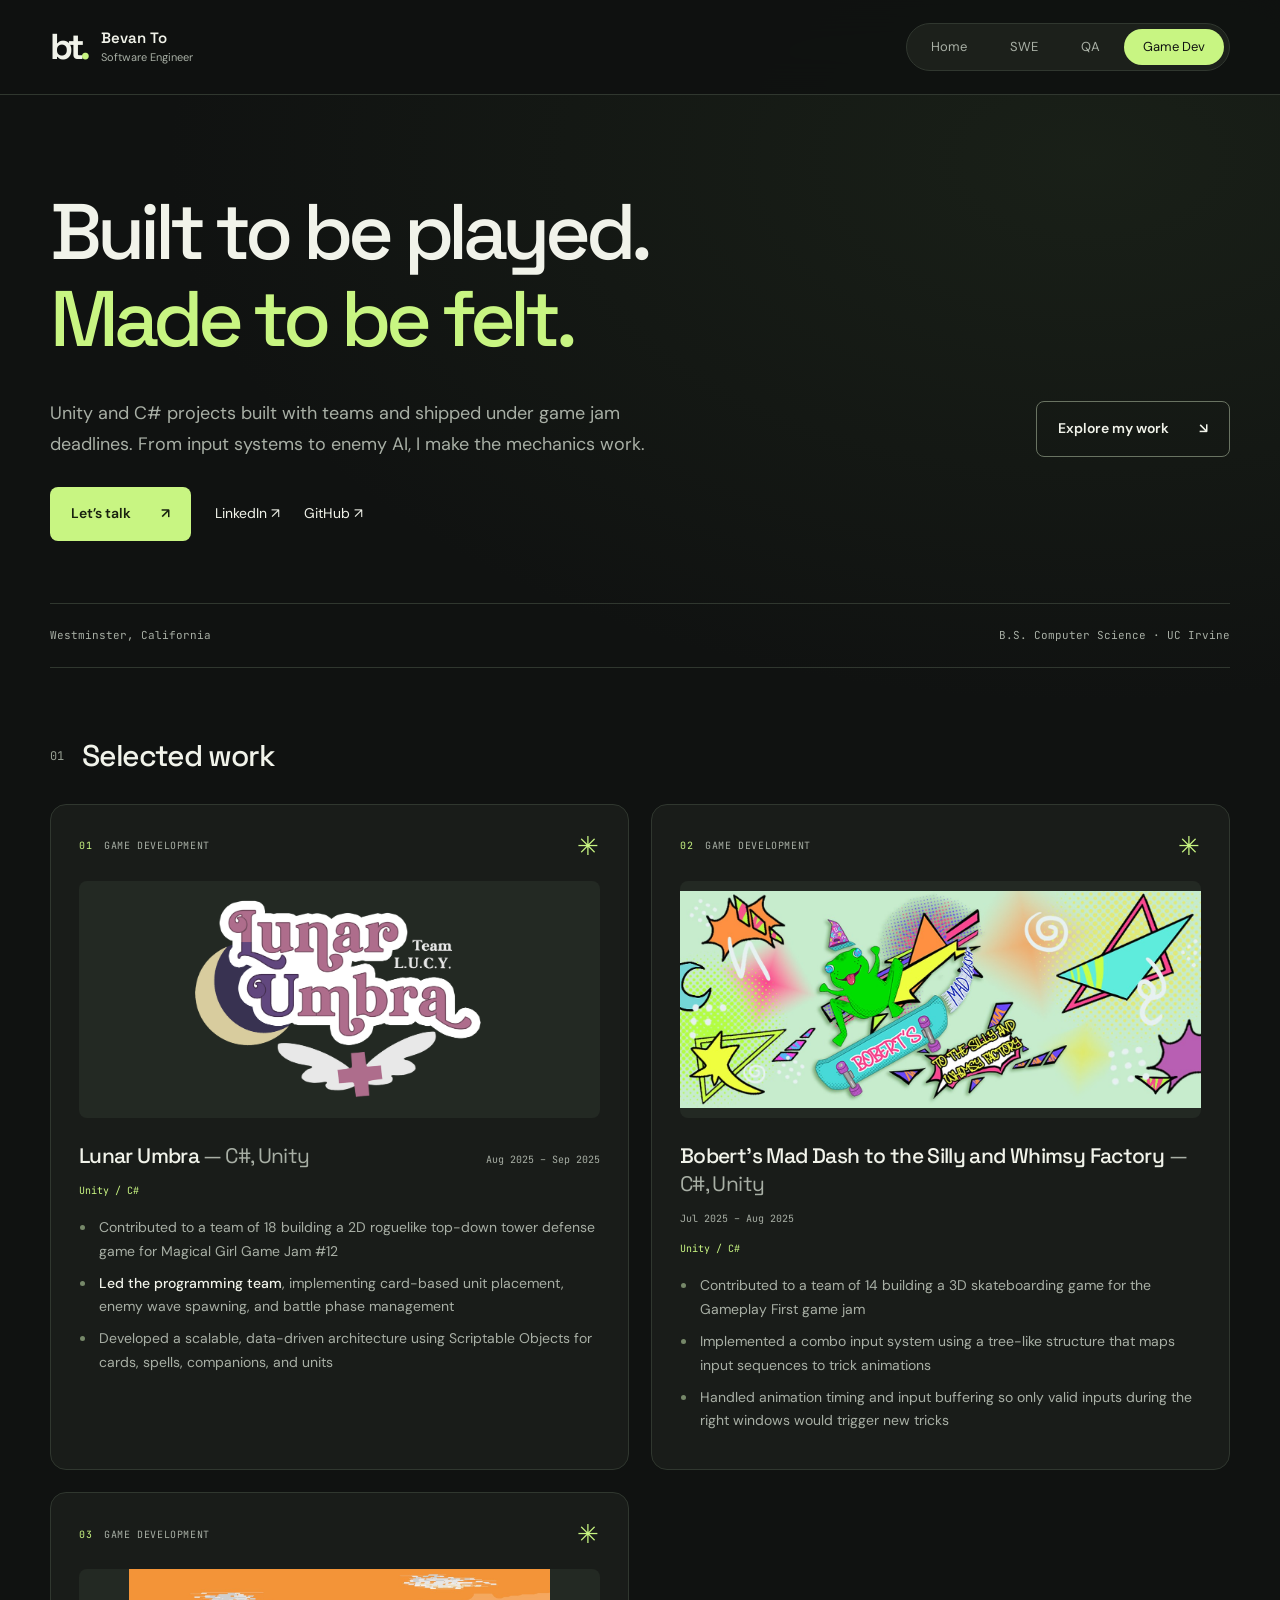
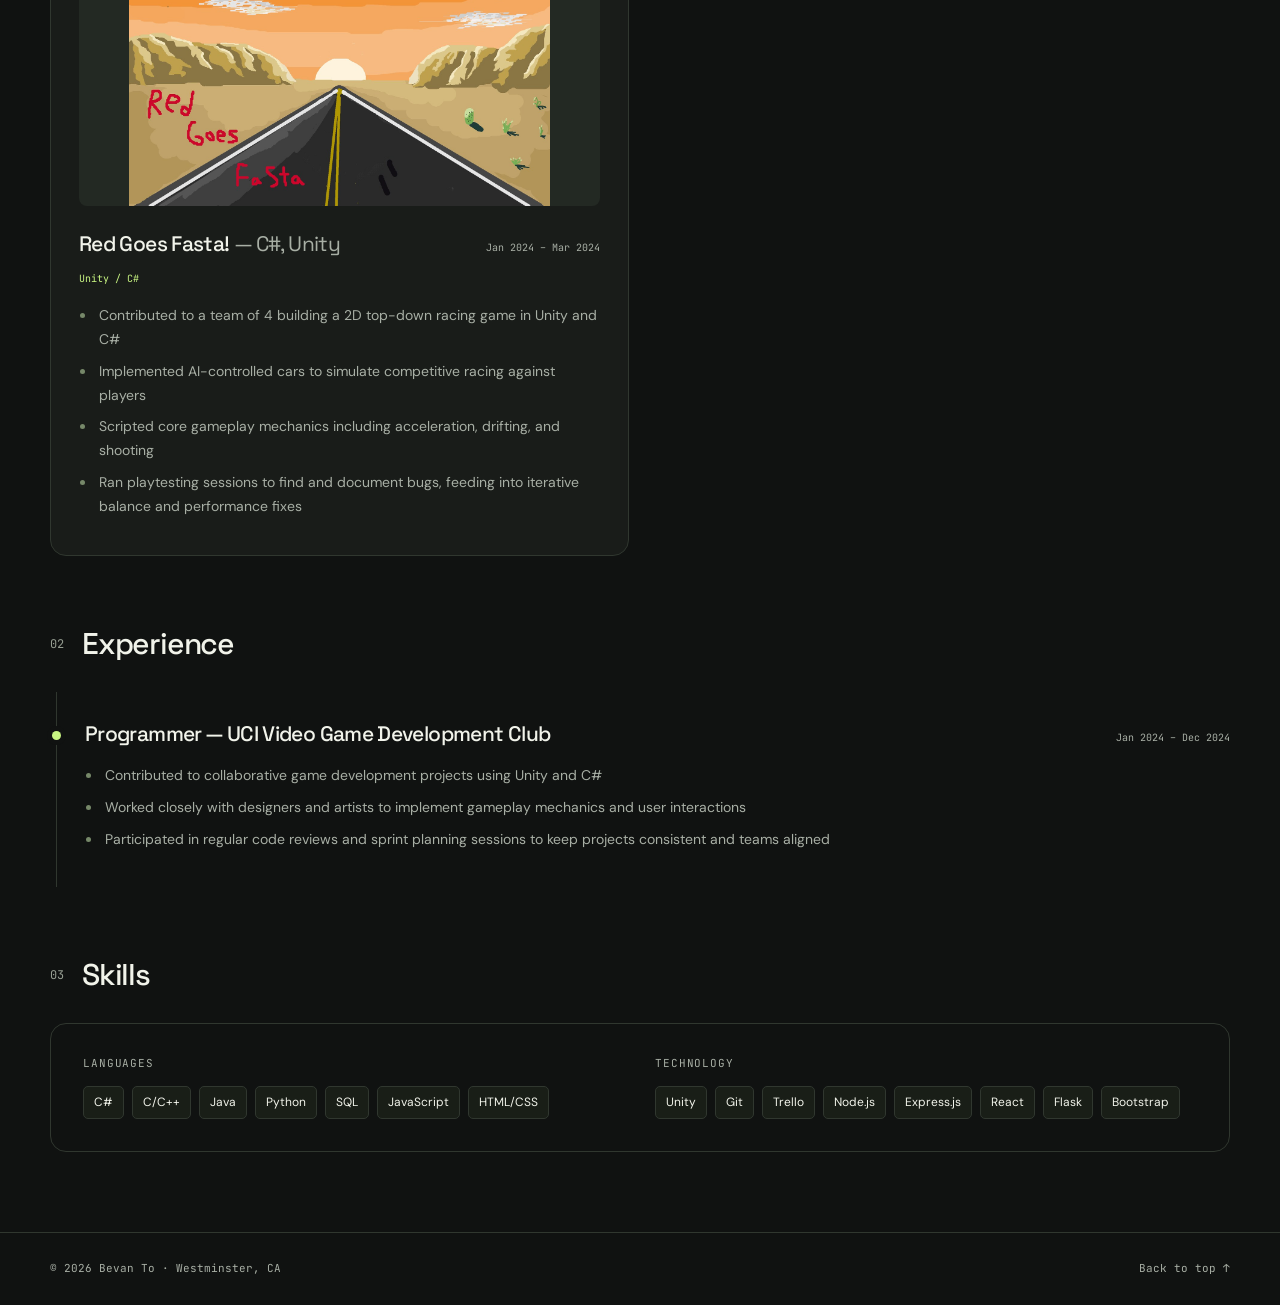
==== commit 86033f54: "Simplify project categories and group portfolio contact links" ====
--- a/gamedev.html
+++ b/gamedev.html
@@ -20,7 +20,7 @@
       <a class="tab" href="qa.html">QA</a>
       <a class="tab active" href="gamedev.html" aria-current="page">Game Dev</a>
     </nav>
-  <a class="header-contact" href="mailto:BevanTo49797@gmail.com">Let’s talk <span aria-hidden="true">↗</span></a></div>
+  </div>
 </header>
 
 <main id="main">
@@ -28,7 +28,7 @@
     <h1>Built to be played.<br><span class="headline-accent">Made to be felt.</span></h1>
     
     
-  <div class="hero-bottom"><p class="lede">Unity and C# projects built with teams and shipped under game jam deadlines. From input systems to enemy AI, I make the mechanics work.</p><div class="hero-actions"><a class="button primary" href="#projects">Explore my work <span aria-hidden="true">↘</span></a><a class="text-link" href="https://github.com/betovan1" target="_blank" rel="noopener">GitHub ↗</a></div></div><div class="hero-meta"><span>Westminster, California</span><span>B.S. Computer Science · UC Irvine</span><a href="https://www.linkedin.com/in/bevan-to-076206245/" target="_blank" rel="noopener">LinkedIn ↗</a></div></section><section class="block wrap" id="projects">
+  <div class="hero-bottom"><p class="lede">Unity and C# projects built with teams and shipped under game jam deadlines. From input systems to enemy AI, I make the mechanics work.</p><div class="hero-actions"><a class="button secondary" href="#projects">Explore my work <span aria-hidden="true">↘</span></a></div></div><div class="social-links" aria-label="Contact and social profiles"><a class="button primary" href="mailto:BevanTo49797@gmail.com">Let’s talk <span aria-hidden="true">↗</span></a><a href="https://www.linkedin.com/in/bevan-to-076206245/" target="_blank" rel="noopener">LinkedIn ↗</a><a href="https://github.com/betovan1" target="_blank" rel="noopener">GitHub ↗</a></div><div class="hero-meta"><span>Westminster, California</span><span>B.S. Computer Science · UC Irvine</span></div></section><section class="block wrap" id="projects">
     <div class="block-head"><span class="section-index" aria-hidden="true">01</span>
       <h2 class="block-title">Selected work</h2>
     </div>
@@ -118,9 +118,10 @@
   </section>
 </main>
 
-<footer class="site" id="contact"><div class="wrap"><div class="contact-heading"><h2>Let’s build<br><span>something good.</span></h2><a class="contact-arrow" href="mailto:BevanTo49797@gmail.com" aria-label="Email Bevan To">↗</a></div><div class="contact-links"><a href="mailto:BevanTo49797@gmail.com">BevanTo49797@gmail.com</a><button class="copy-email" type="button" hidden="">Copy email</button><span class="copy-status" role="status" aria-live="polite"></span></div><div class="foot-inner"><span>© 2026 Bevan To · Westminster, CA</span><div><a href="https://www.linkedin.com/in/bevan-to-076206245/" target="_blank" rel="noopener">LinkedIn ↗</a><a href="https://github.com/betovan1" target="_blank" rel="noopener">GitHub ↗</a><a href="#main">Back to top ↑</a></div></div></div></footer>
+<footer class="site" id="contact"><div class="wrap foot-inner"><span>© 2026 Bevan To · Westminster, CA</span><a href="#main">Back to top ↑</a></div></footer>
 
 <script src="script.js"></script>
 
 
+
 </body></html>
--- a/styles.css
+++ b/styles.css
@@ -27,8 +27,6 @@
 .tab{font-size:13px;padding:7px 19px;border-radius:99px;text-decoration:none;color:var(--muted)}
 .tab.active{background:var(--accent);color:var(--bg)}
 .tab:not(.active):hover{background:#2a3126;color:var(--ink)}
-.header-contact{font-size:13px;text-decoration:none;display:flex;align-items:center;gap:20px}
-.header-contact span{font-size:23px;color:var(--accent)}
 .hero{padding-block:94px 0}
 .hero h1{margin:0;max-width:1100px;font:500 clamp(40px,6.15vw,80px)/1.1 var(--font-display);letter-spacing:-.065em}
 .headline-divider{display:inline-block;width:0;overflow:hidden;font-size:0}
@@ -115,19 +113,13 @@
 .game-play{display:flex;justify-content:space-between;padding-top:17px;border-top:1px solid var(--line);margin-top:24px;text-decoration:none;font-size:12px}
 .game-play span{color:var(--accent)}
 .home .game-cover{height:180px;aspect-ratio:auto;border:1px solid var(--line)}
-footer.site{margin-top:100px;padding-block:64px 28px;background:#191f16;border-top:1px solid #39442f}
-.contact-heading{display:flex;justify-content:space-between;align-items:center;gap:30px}
-.contact-heading h2{font:500 clamp(36px,5vw,62px)/1.1 var(--font-display);letter-spacing:-.055em;margin:0}
-.contact-heading h2 span{color:var(--accent)}
-.contact-arrow{color:var(--accent);border:1px solid #536540;border-radius:50%;width:84px;height:84px;display:grid;place-items:center;text-decoration:none;font-size:45px;transition:background .2s,transform .2s}
-.contact-arrow:hover{background:#2c3923;transform:translate(3px,-3px)}
-.contact-links{display:flex;align-items:center;flex-wrap:wrap;gap:14px;margin-top:28px}
-.contact-links > a{font-size:15px}
-.copy-email{border:1px solid #536540;border-radius:5px;color:var(--muted);background:transparent;font-size:11px;padding:5px 10px}
-.copy-email:hover{color:var(--accent)}
-.copy-status{font-size:12px;color:var(--accent)}
-.foot-inner{display:flex;justify-content:space-between;gap:24px;margin-top:60px;padding-top:24px;border-top:1px solid #39442f;font:10px/1.8 var(--font-mono);color:var(--muted)}
-.foot-inner > div{display:flex;flex-wrap:wrap;gap:24px}
+.social-links{display:flex;align-items:center;flex-wrap:wrap;gap:24px;margin-top:28px;font-size:14px}
+.social-links > a:not(.button){text-decoration:none}
+.button.secondary{border:1px solid var(--line-strong);background:transparent;color:var(--ink)}
+.button.secondary:hover{background:var(--bg-card)}
+.filter-status{color:var(--muted);font-size:12px;margin:-10px 0 24px}
+footer.site{margin-top:80px;padding-block:26px;border-top:1px solid var(--line)}
+.foot-inner{display:flex;align-items:center;justify-content:space-between;gap:20px;flex-wrap:wrap;color:var(--muted);font:11px/1.8 var(--font-mono)}
 .foot-inner a{text-decoration:none}
 @media(prefers-reduced-motion:no-preference){
   .reveal.entering{animation:enter .6s both}
@@ -138,7 +130,6 @@
   .hero-bottom{gap:28px;align-items:flex-start;flex-direction:column}
   .hero{padding-top:66px}
   .hero h1{font-size:clamp(40px,6.8vw,72px)}
-  .header-contact{display:none}
   .project-card{padding:22px}
   .visual-lines{width:105px;right:15px;opacity:.3}
 }
@@ -166,11 +157,6 @@
   .visual-metric strong{font-size:50px}
   .entry-title{font-size:20px}
   .skills-grid{grid-template-columns:1fr;padding:24px}
-  .contact-arrow{width:56px;height:56px;font-size:30px;flex-shrink:0}
-  footer.site{margin-top:64px;padding-top:42px}
-  .contact-heading h2{font-size:36px}
-  .contact-links > a{font-size:13px;overflow-wrap:anywhere}
-  .foot-inner{flex-direction:column;margin-top:40px}
 }
 @media(prefers-reduced-motion:reduce){
   html{scroll-behavior:auto}
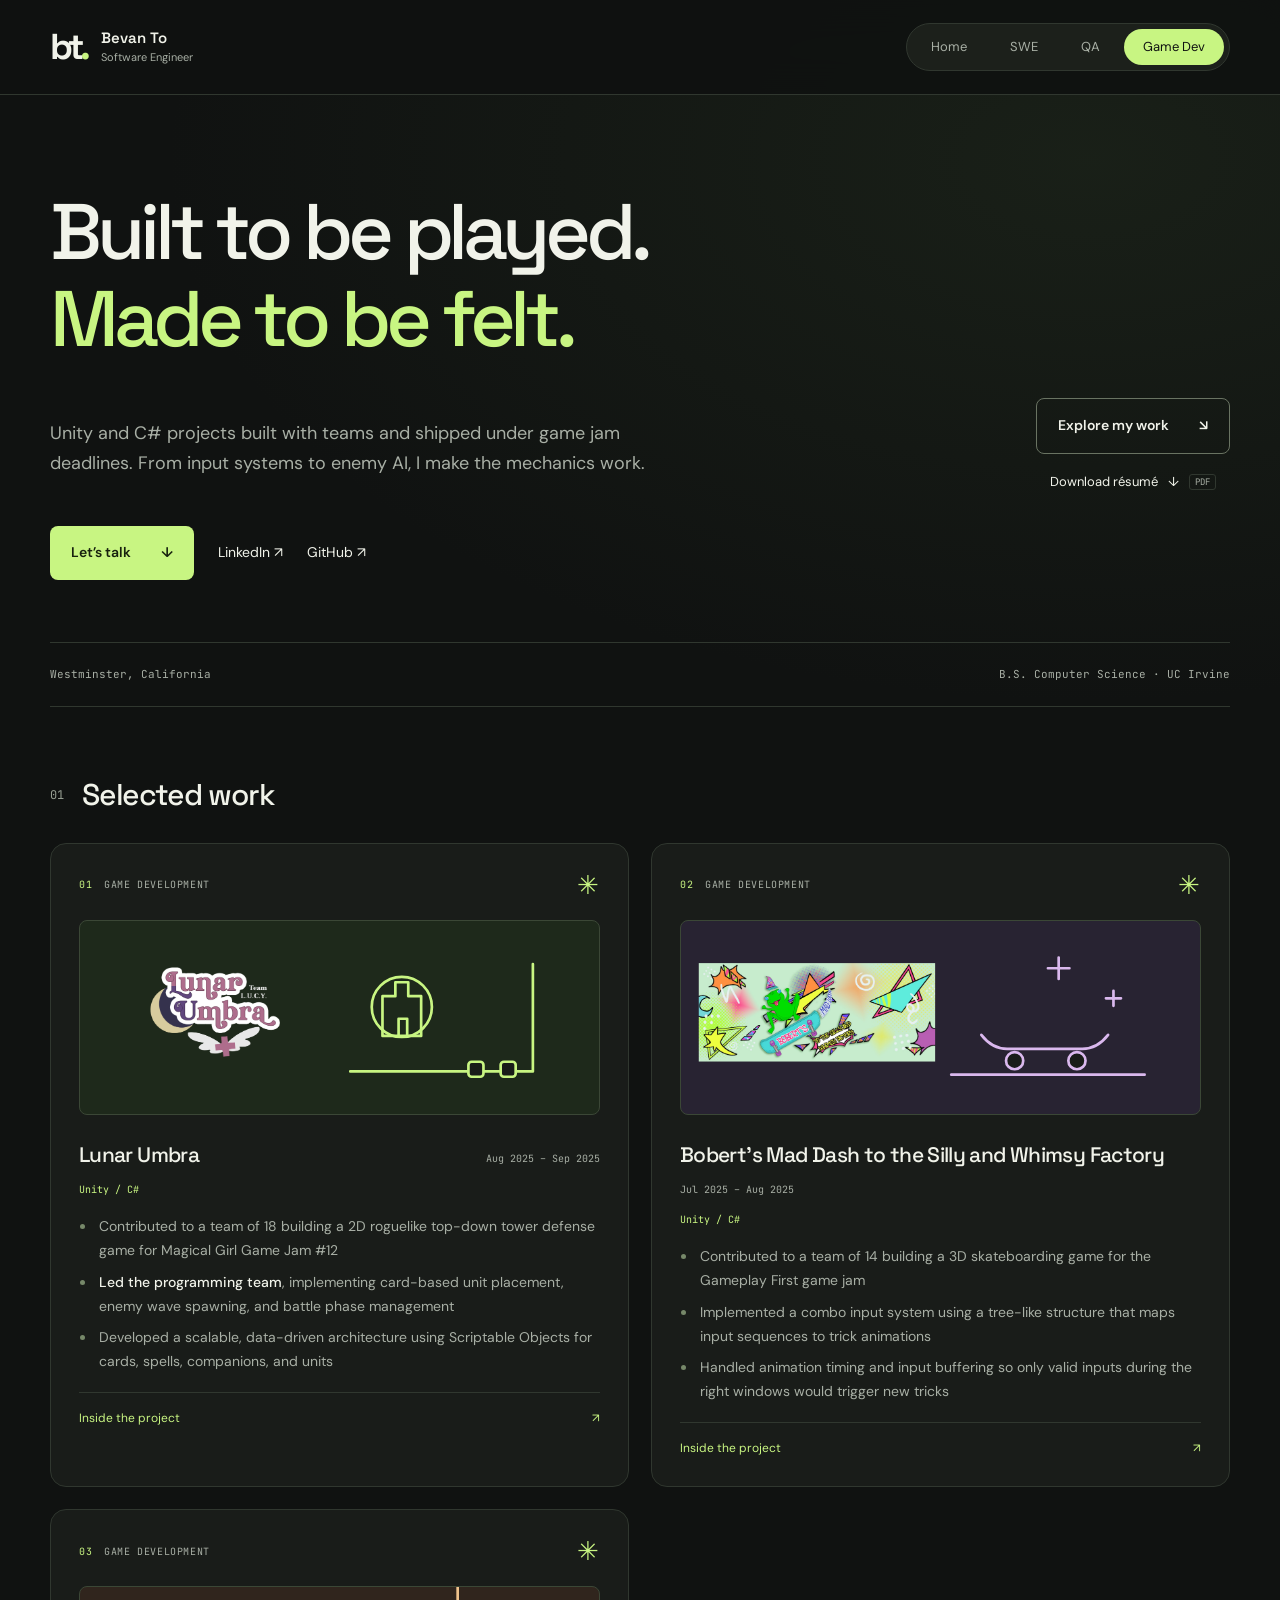
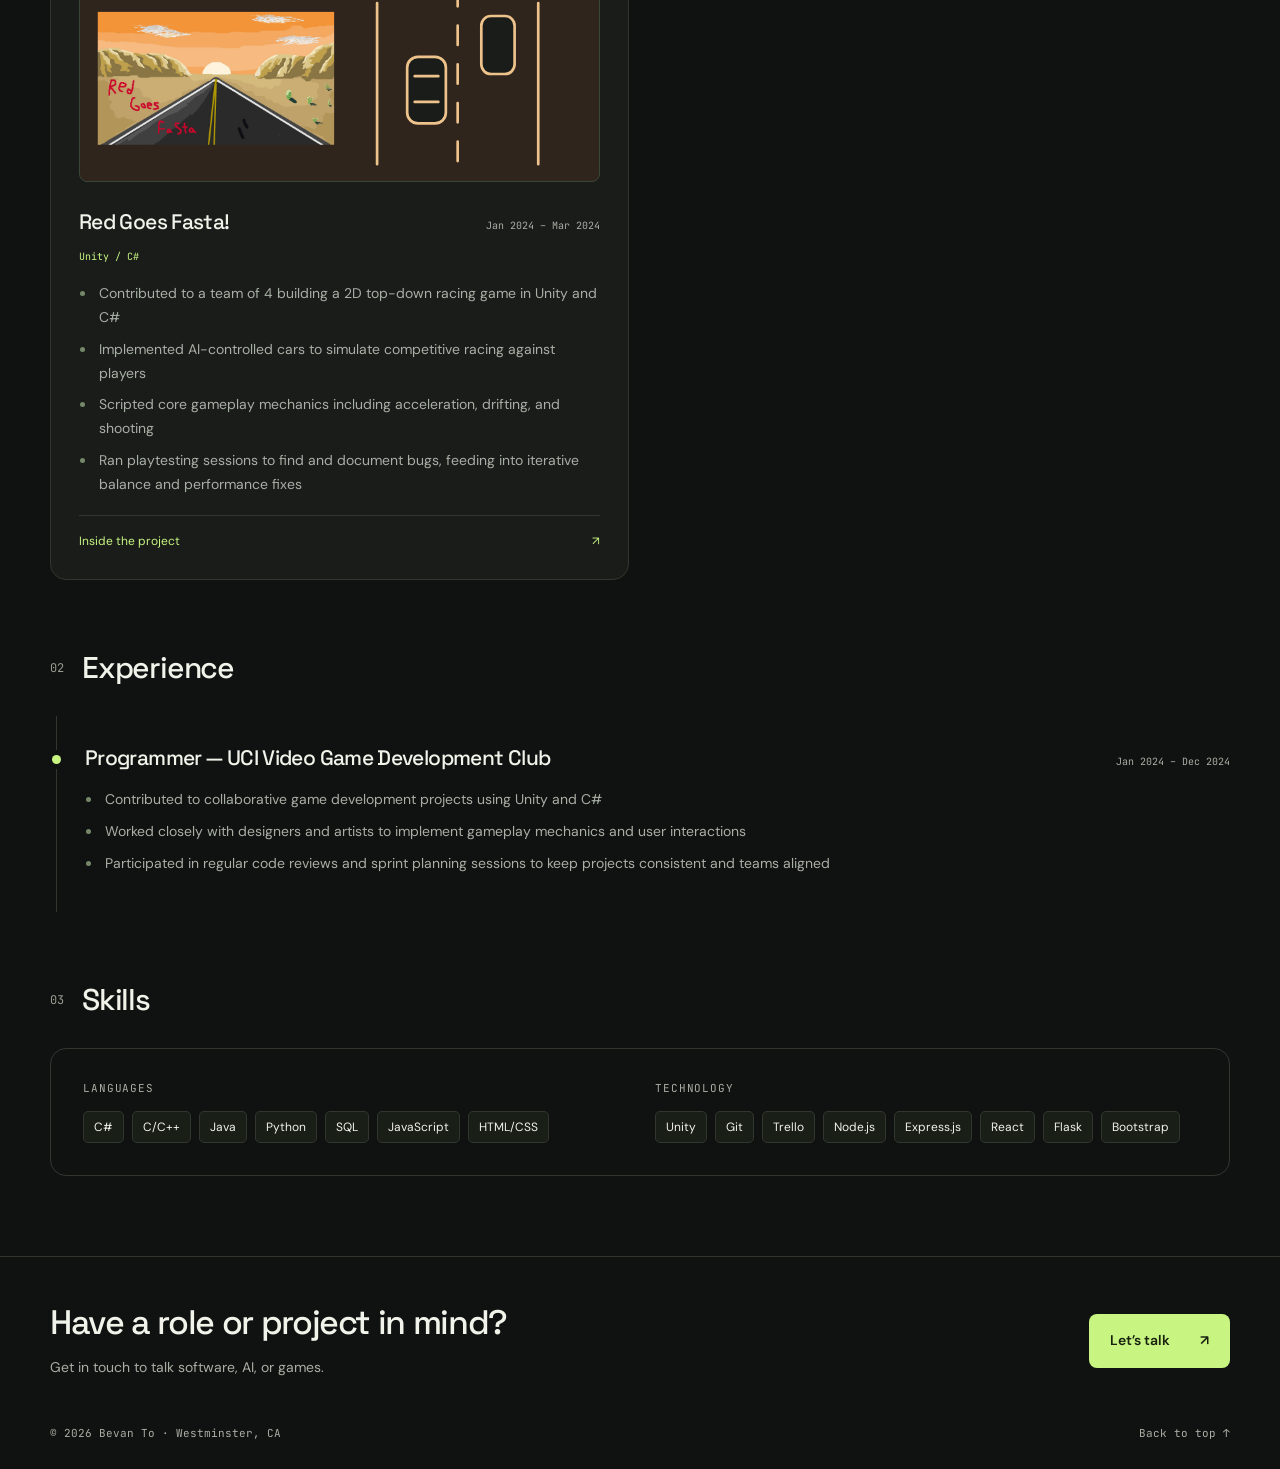
==== commit e9e51f9a: "Add resume downloads, project detail pages, and distinct SVG animations" ====
--- a/gamedev.html
+++ b/gamedev.html
@@ -28,7 +28,7 @@
     <h1>Built to be played.<br><span class="headline-accent">Made to be felt.</span></h1>
     
     
-  <div class="hero-bottom"><p class="lede">Unity and C# projects built with teams and shipped under game jam deadlines. From input systems to enemy AI, I make the mechanics work.</p><div class="hero-actions"><a class="button secondary" href="#projects">Explore my work <span aria-hidden="true">↘</span></a></div></div><div class="social-links" aria-label="Contact and social profiles"><a class="button primary" href="mailto:BevanTo49797@gmail.com">Let’s talk <span aria-hidden="true">↗</span></a><a href="https://www.linkedin.com/in/bevan-to-076206245/" target="_blank" rel="noopener">LinkedIn ↗</a><a href="https://github.com/betovan1" target="_blank" rel="noopener">GitHub ↗</a></div><div class="hero-meta"><span>Westminster, California</span><span>B.S. Computer Science · UC Irvine</span></div></section><section class="block wrap" id="projects">
+  <div class="hero-bottom"><p class="lede">Unity and C# projects built with teams and shipped under game jam deadlines. From input systems to enemy AI, I make the mechanics work.</p><div class="hero-actions"><a class="button secondary" href="#projects">Explore my work <span aria-hidden="true">↘</span></a><a class="resume-download" href="Bevan-To-Resume-GameDev.pdf" download>Download résumé <span aria-hidden="true">↓</span><span class="resume-format">PDF</span></a></div></div><div class="social-links" aria-label="Contact and social profiles"><a class="button primary" href="#contact">Let’s talk <span aria-hidden="true">↓</span></a><a href="https://www.linkedin.com/in/bevan-to-076206245/" target="_blank" rel="noopener">LinkedIn ↗</a><a href="https://github.com/betovan1" target="_blank" rel="noopener">GitHub ↗</a></div><div class="hero-meta"><span>Westminster, California</span><span>B.S. Computer Science · UC Irvine</span></div></section><section class="block wrap" id="projects">
     <div class="block-head"><span class="section-index" aria-hidden="true">01</span>
       <h2 class="block-title">Selected work</h2>
     </div>
@@ -38,13 +38,11 @@
     
 
     
-  <div class="project-grid"><div class="entry reveal project-card" data-category="games" id="game-1"><div class="project-top"><span class="project-number">01</span><span>Game development</span><span class="project-glyph" aria-hidden="true">✳</span></div>
-      <a class="game-cover" href="https://6oymilk.itch.io/lunar-umbra" target="_blank" rel="noopener" aria-label="View Lunar Umbra on itch.io">
-        <img src="cover-lunarumbra.png" alt="Lunar Umbra logo with a crescent moon and 'Team L.U.C.Y.' credit" loading="lazy" decoding="async">
-      </a>
+  <div class="project-grid"><div class="entry reveal project-card" data-category="games" id="game-1"><div class="project-top"><span class="project-number">01</span><span>Game development</span><span class="project-glyph" aria-hidden="true">✳</span></div><div class="project-visual custom-art tower"><svg viewBox="0 0 480 180" class="project-art" aria-hidden="true" focusable="false"><image href="cover-lunarumbra.png" x="15" y="20" width="220" height="130" preserveAspectRatio="xMidYMid meet"></image><g class="art-scene"><path class="enemy-path" d="M250 140h170V40"></path><g class="tower-unit"><path d="M280 107V70h12V57h12v13h12v37z"></path><path d="M295 107V91h8v16"></path></g><circle class="tower-pulse" cx="298" cy="80" r="28"></circle><g class="enemy-wave"><rect x="360" y="131" width="14" height="14" rx="3"></rect><rect x="390" y="131" width="14" height="14" rx="3"></rect></g></g></svg></div>
+      
       
       <div class="entry-head">
-        <h3 class="entry-title">Lunar Umbra <span style="color: var(--muted); font-weight: 400;">— C#, Unity</span></h3>
+        <h3 class="entry-title"><a class="project-link" href="project-lunar.html">Lunar Umbra</a></h3>
         <span class="entry-dates">Aug 2025 – Sep 2025</span>
       </div>
       <p class="project-stack">Unity / C#</p><ul>
@@ -52,12 +50,10 @@
         <li><span class="mark">Led the programming team</span>, implementing card-based unit placement, enemy wave spawning, and battle phase management</li>
         <li>Developed a scalable, data-driven architecture using Scriptable Objects for cards, spells, companions, and units</li>
       </ul>
-    </div><div class="entry reveal project-card" data-category="games" id="game-2"><div class="project-top"><span class="project-number">02</span><span>Game development</span><span class="project-glyph" aria-hidden="true">✳</span></div>
-      <a class="game-cover" href="https://frenchfrys.itch.io/boberts-mad-dash-to-the-silly-and-whimsy-factory" target="_blank" rel="noopener" aria-label="View Bobert's Mad Dash to the Silly and Whimsy Factory on itch.io">
-        <img src="cover-bobert.jpg" alt="Bobert's Mad Dash to the Silly and Whimsy Factory key art — a cartoon frog on a skateboard against a colorful retro pattern" loading="lazy" decoding="async">
-      </a>
+    <a class="case-study-link" href="project-lunar.html">Inside the project <span aria-hidden="true">↗</span></a></div><div class="entry reveal project-card" data-category="games" id="game-2"><div class="project-top"><span class="project-number">02</span><span>Game development</span><span class="project-glyph" aria-hidden="true">✳</span></div><div class="project-visual custom-art skate"><svg viewBox="0 0 480 180" class="project-art" aria-hidden="true" focusable="false"><image href="cover-bobert.jpg" x="15" y="20" width="220" height="130" preserveAspectRatio="xMidYMid meet"></image><g class="art-scene"><path class="skate-ground" d="M250 143h180"></path><g class="skate-board"><path d="M278 106q10 13 24 13h70q14 0 24-13"></path><circle cx="309" cy="130" r="8"></circle><circle cx="367" cy="130" r="8"></circle></g><g class="combo-spark"><path d="M350 34v20M340 44h20M401 65v14M394 72h14"></path></g></g></svg></div>
+      
       <div class="entry-head">
-        <h3 class="entry-title">Bobert's Mad Dash to the Silly and Whimsy Factory <span style="color: var(--muted); font-weight: 400;">— C#, Unity</span></h3>
+        <h3 class="entry-title"><a class="project-link" href="project-bobert.html">Bobert’s Mad Dash to the Silly and Whimsy Factory</a></h3>
         <span class="entry-dates">Jul 2025 – Aug 2025</span>
       </div>
       <p class="project-stack">Unity / C#</p><ul>
@@ -65,12 +61,10 @@
         <li>Implemented a combo input system using a tree-like structure that maps input sequences to trick animations</li>
         <li>Handled animation timing and input buffering so only valid inputs during the right windows would trigger new tricks</li>
       </ul>
-    </div><div class="entry reveal project-card" data-category="games" id="game-3"><div class="project-top"><span class="project-number">03</span><span>Game development</span><span class="project-glyph" aria-hidden="true">✳</span></div>
-      <a class="game-cover" href="https://frenchfrys.itch.io/red-goes-fasta" target="_blank" rel="noopener" aria-label="View Red Goes Fasta! on itch.io">
-        <img src="cover-redgoesfasta.jpg" alt="Red Goes Fasta! key art — a desert road at sunset with the game title in hand-drawn red lettering" loading="lazy" decoding="async">
-      </a>
+    <a class="case-study-link" href="project-bobert.html">Inside the project <span aria-hidden="true">↗</span></a></div><div class="entry reveal project-card" data-category="games" id="game-3"><div class="project-top"><span class="project-number">03</span><span>Game development</span><span class="project-glyph" aria-hidden="true">✳</span></div><div class="project-visual custom-art race"><svg viewBox="0 0 480 180" class="project-art" aria-hidden="true" focusable="false"><image href="cover-redgoesfasta.jpg" x="15" y="20" width="220" height="130" preserveAspectRatio="xMidYMid meet"></image><g class="art-scene"><path class="race-road" d="M275 15v150M425 15v150"></path><path class="road-dashes" d="M350 0v180"></path><g class="race-car"><rect x="303" y="65" width="36" height="62" rx="10"></rect><path d="M310 83h22M310 107h22"></path></g><g class="rival-car"><rect x="372" y="27" width="31" height="54" rx="9"></rect></g></g></svg></div>
+      
       <div class="entry-head">
-        <h3 class="entry-title">Red Goes Fasta! <span style="color: var(--muted); font-weight: 400;">— C#, Unity</span></h3>
+        <h3 class="entry-title"><a class="project-link" href="project-red.html">Red Goes Fasta!</a></h3>
         <span class="entry-dates">Jan 2024 – Mar 2024</span>
       </div>
       <p class="project-stack">Unity / C#</p><ul>
@@ -79,7 +73,7 @@
         <li>Scripted core gameplay mechanics including acceleration, drifting, and shooting</li>
         <li>Ran playtesting sessions to find and document bugs, feeding into iterative balance and performance fixes</li>
       </ul>
-    </div></div></section>
+    <a class="case-study-link" href="project-red.html">Inside the project <span aria-hidden="true">↗</span></a></div></div></section>
 
   <section class="block wrap" id="experience">
     <div class="block-head"><span class="section-index" aria-hidden="true">02</span>
@@ -118,10 +112,11 @@
   </section>
 </main>
 
-<footer class="site" id="contact"><div class="wrap foot-inner"><span>© 2026 Bevan To · Westminster, CA</span><a href="#main">Back to top ↑</a></div></footer>
+<footer class="site" id="contact"><div class="wrap contact-panel"><div><h2>Have a role or project in mind?</h2><p>Get in touch to talk software, AI, or games.</p></div><a class="button primary" href="mailto:BevanTo49797@gmail.com">Let’s talk <span aria-hidden="true">↗</span></a></div><div class="wrap foot-inner"><span>© 2026 Bevan To · Westminster, CA</span><a href="#main">Back to top ↑</a></div></footer>
 
 <script src="script.js"></script>
 
 
 
+
 </body></html>
--- a/styles.css
+++ b/styles.css
@@ -34,6 +34,9 @@
 .hero-bottom{display:flex;align-items:center;justify-content:space-between;gap:60px;margin-top:36px}
 .lede{max-width:620px;color:var(--muted);font-size:18px;line-height:1.7;margin:0}
 .hero-actions{display:flex;align-items:center;gap:24px;flex-shrink:0}
+.hero-actions{flex-direction:column;align-items:stretch;gap:12px}
+.resume-download{display:flex;justify-content:center;align-items:center;gap:10px;font-size:13px;text-decoration:none;padding:5px}
+.resume-format{font:9px var(--font-mono);color:var(--muted);border:1px solid var(--line);padding:1px 5px;border-radius:3px}
 .button{display:inline-flex;align-items:center;justify-content:space-between;gap:30px;padding:15px 21px;border-radius:8px;text-decoration:none;font-size:14px;font-weight:600;transition:transform .2s,background .2s}
 .button.primary{background:var(--accent);color:#17210e}
 .button:hover{transform:translateY(-3px);background:#d9ff9e}
@@ -50,6 +53,11 @@
 .filter.active{color:var(--accent);background:#24301c;border-color:#52643f}
 .project-grid{display:grid;grid-template-columns:repeat(2,minmax(0,1fr));gap:22px}
 .project-card{min-width:0;background:var(--bg-card);padding:28px;border:1px solid var(--line);border-radius:var(--radius);transition:border-color .25s,transform .25s,box-shadow .25s}
+.project-card{position:relative}
+.project-link::after{content:'';position:absolute;inset:0;z-index:1;border-radius:var(--radius)}
+.project-card .architecture,.project-card .game-play,.project-card .case-study-link{position:relative;z-index:2}
+.case-study-link{display:flex;justify-content:space-between;margin-top:18px;padding-top:15px;border-top:1px solid var(--line);font-size:12px;text-decoration:none;color:var(--accent)}
+.project-card:focus-within{outline:2px solid var(--accent);outline-offset:3px}
 .project-card:hover,.project-card:focus-within{border-color:#61734e;box-shadow:0 14px 45px #0002}
 .project-top{display:flex;align-items:center;gap:12px;font:10px var(--font-mono);text-transform:uppercase;letter-spacing:.06em;color:var(--muted);margin-bottom:22px}
 .project-number{color:var(--accent)}
@@ -140,7 +148,7 @@
   .identity-text{flex-direction:row;align-items:baseline;gap:12px}
   .monogram{font-size:29px}
   .tabs{width:100%;justify-content:space-between}
-  .tab{text-align:center;flex:1;padding:6px 8px;font-size:12px}
+  .tab{text-align:center;flex:1 0 auto;padding:6px 8px;font-size:12px;white-space:nowrap}
   .hero{padding-top:44px}
   .hero h1{font-size:clamp(35px,8.1vw,50px);letter-spacing:-.055em}
   .hero-bottom{margin-top:24px}
@@ -162,3 +170,63 @@
   html{scroll-behavior:auto}
   *,*::before,*::after{animation:none!important;transition:none!important}
 }
+
+/* Each project has its own SVG scene. Motion runs only on hover or focus. */
+.custom-art{background:#1e291b;height:auto;aspect-ratio:8 / 3;padding:0}
+.custom-art.prediction{background:#262334;border-color:#443b5e;color:#d8c6fa}
+.custom-art.cinema{background:#1c292f;border-color:#354a53;color:#a3d5de}
+.custom-art.skate{background:#282332;color:#dab8ee}
+.custom-art.race{background:#30251d;color:#eec28b}
+.project-art{display:block;width:100%;height:100%;color:var(--accent)}
+.prediction .project-art{color:#d8c6fa}
+.cinema .project-art{color:#a3d5de}
+.skate .project-art{color:#dab8ee}
+.race .project-art{color:#eec28b}
+.art-title{font:500 30px var(--font-display);fill:currentColor;letter-spacing:-1px}
+.art-caption{font:9px var(--font-mono);fill:var(--muted)}
+.art-scene{fill:none;stroke:currentColor;stroke-width:2.5;stroke-linecap:round;stroke-linejoin:round}
+.art-scene circle,.art-scene rect{fill:var(--bg-card)}
+.art-scene .tower-pulse{fill:none}
+.search-lens{animation:search-scan 2.8s ease-in-out infinite paused}
+.forecast-line{stroke-dasharray:1;animation:forecast-draw 2.6s ease-in-out infinite paused}
+.forecast-point{animation:point-glow 2.6s ease-in-out infinite paused}
+.film-reel{transform-origin:348px 85px;animation:reel-turn 5s linear infinite paused}
+.tower-pulse{transform-origin:298px 80px;animation:tower-wave 2s ease-out infinite paused}
+.enemy-wave{animation:enemy-march 2s linear infinite paused}
+.skate-board{transform-origin:337px 112px;animation:skate-trick 2.4s ease-in-out infinite paused}
+.combo-spark{animation:combo-flash 2.4s ease-in-out infinite paused}
+.road-dashes{stroke-dasharray:18 18;animation:road-move .7s linear infinite paused}
+.race-car{animation:car-drift 2.4s ease-in-out infinite paused}
+.rival-car{animation:rival-pass 3s ease-in-out infinite paused}
+.project-card:hover .art-scene *,.project-card:focus-within .art-scene *,.case-content .custom-art:hover .art-scene *{animation-play-state:running}
+@keyframes search-scan{0%,100%{transform:translate(0,0)}50%{transform:translate(-38px,22px)}}
+@keyframes forecast-draw{0%,100%{stroke-dashoffset:0}25%{stroke-dashoffset:1}80%{stroke-dashoffset:0}}
+@keyframes point-glow{0%,45%{opacity:.2}70%,100%{opacity:1}}
+@keyframes reel-turn{to{transform:rotate(360deg)}}
+@keyframes tower-wave{0%{transform:scale(.5);opacity:1}100%{transform:scale(1.8);opacity:0}}
+@keyframes enemy-march{to{transform:translateX(-30px)}}
+@keyframes skate-trick{0%,100%{transform:translateY(0) rotate(0)}45%{transform:translateY(-30px) rotate(-15deg)}70%{transform:translateY(-20px) rotate(10deg)}}
+@keyframes combo-flash{0%,25%,100%{opacity:.2}45%,70%{opacity:1}}
+@keyframes road-move{to{stroke-dashoffset:-36}}
+@keyframes car-drift{0%,100%{transform:translateX(0)}50%{transform:translateX(10px)}}
+@keyframes rival-pass{0%,100%{transform:translateY(0)}50%{transform:translateY(50px)}}
+.contact-panel{display:flex;justify-content:space-between;align-items:center;gap:26px;padding-block:20px 44px}
+.contact-panel h2{font:500 clamp(24px,3vw,34px)/1.2 var(--font-display);margin:0 0 12px;letter-spacing:-.04em}
+.contact-panel p{color:var(--muted);margin:0;font-size:14px}
+.contact-panel .button{flex-shrink:0}
+.case-content{padding-top:48px}
+.case-content h1{font:500 clamp(32px,5vw,64px)/1.1 var(--font-display);letter-spacing:-.05em;max-width:1000px;margin:30px 0 24px}
+.back-link{font-size:13px;color:var(--muted)}
+.case-content>.custom-art{max-width:800px;margin-block:34px}
+.case-sections{display:grid;grid-template-columns:repeat(3,minmax(0,1fr));gap:32px}
+.case-sections h2,.case-architecture h2{font:500 23px/1.3 var(--font-display);letter-spacing:-.03em}
+.case-sections p{font-size:16px;color:var(--muted)}
+.case-architecture{margin-top:40px}
+.case-actions{display:flex;flex-wrap:wrap;gap:18px;margin-top:36px}
+@media(max-width:640px){
+ .contact-panel{align-items:flex-start;flex-direction:column}
+ .case-sections{grid-template-columns:1fr;gap:12px}
+ .case-content{padding-top:30px}
+ .custom-art{height:auto!important}
+}
+@media(prefers-reduced-motion:reduce){.art-scene *{animation:none!important}}
